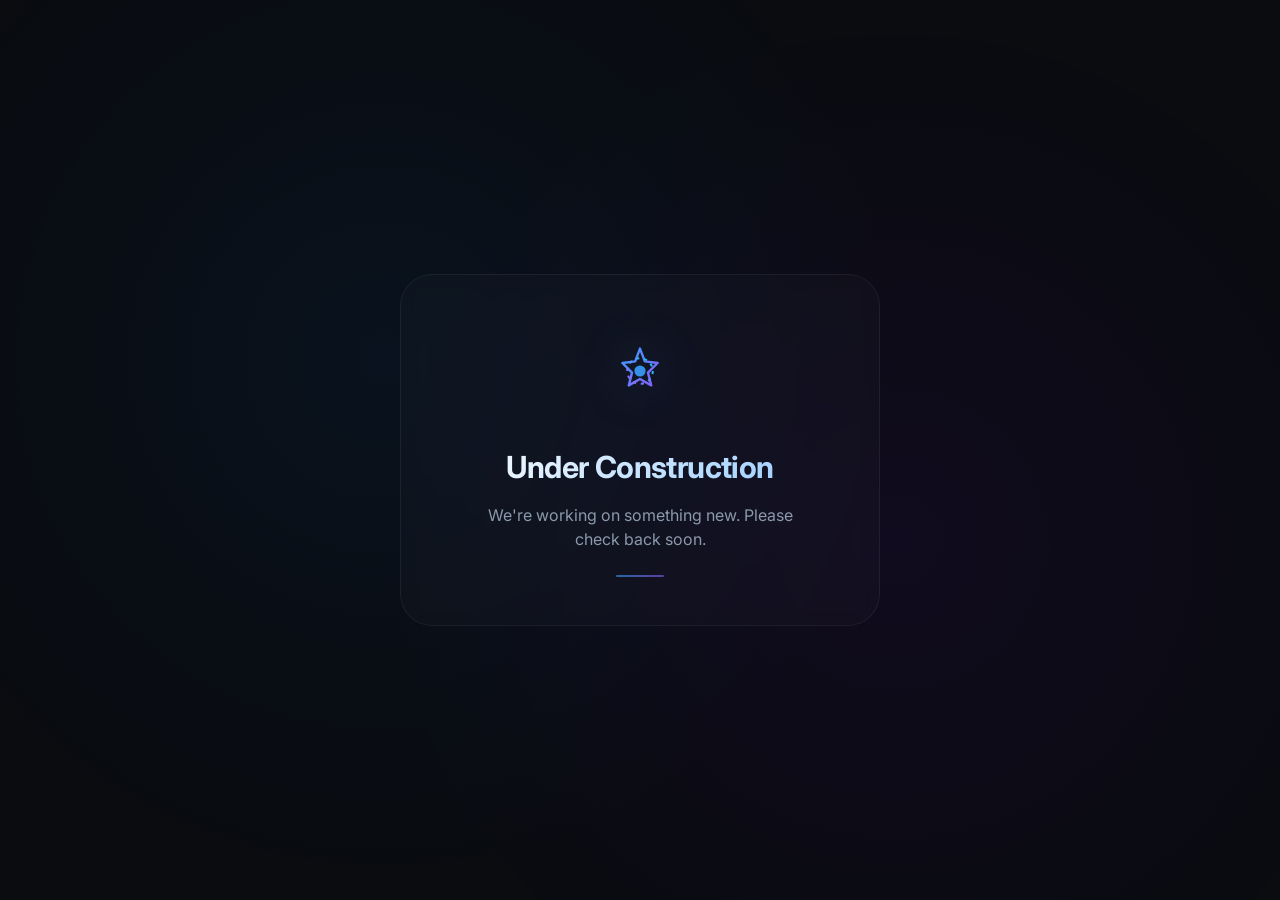
==== index.html @ f5d2d489 "Add files via upload" ====
<!DOCTYPE html>
<html lang="en">
<head>
  <meta charset="UTF-8">
  <meta name="viewport" content="width=device-width, initial-scale=1.0">
  <title>Under Construction</title>
  <link rel="preconnect" href="https://fonts.googleapis.com">
  <link rel="preconnect" href="https://fonts.gstatic.com" crossorigin>
  <link href="https://fonts.googleapis.com/css2?family=Inter:opsz,wght@14..32,400;14..32,500;14..32,600;14..32,700&display=swap" rel="stylesheet">
  <style>
    * {
      margin: 0;
      padding: 0;
      box-sizing: border-box;
    }

    body {
      background-color: #0A0C10;
      color: #EAEEF5;
      font-family: 'Inter', -apple-system, BlinkMacSystemFont, sans-serif;
      line-height: 1.5;
      -webkit-font-smoothing: antialiased;
      overflow-x: hidden;
      min-height: 100vh;
      display: flex;
      align-items: center;
      justify-content: center;
      padding: 24px;
    }

    /* subtle gradient backdrop */
    .bg-glow {
      position: fixed;
      top: 0;
      left: 0;
      width: 100%;
      height: 100%;
      background: radial-gradient(circle at 30% 40%, rgba(0, 120, 255, 0.06) 0%, transparent 50%),
                  radial-gradient(circle at 70% 60%, rgba(120, 0, 255, 0.06) 0%, transparent 50%);
      pointer-events: none;
      z-index: 0;
    }

    .card {
      position: relative;
      z-index: 2;
      text-align: center;
      max-width: 480px;
      width: 100%;
      background: rgba(255, 255, 255, 0.02);
      border: 1px solid rgba(255, 255, 255, 0.06);
      border-radius: 32px;
      padding: 56px 36px 48px;
      backdrop-filter: blur(8px);
    }

    .icon {
      margin-bottom: 28px;
      animation: float 4s ease-in-out infinite;
    }

    @keyframes float {
      0%, 100% { transform: translateY(0px); }
      50% { transform: translateY(-8px); }
    }

    .icon svg {
      width: 80px;
      height: 80px;
      filter: drop-shadow(0 0 24px rgba(59, 158, 255, 0.25));
    }

    h1 {
      font-size: 1.9rem;
      font-weight: 700;
      letter-spacing: -0.02em;
      margin-bottom: 12px;
      background: linear-gradient(135deg, #ffffff 0%, #91C9FF 100%);
      -webkit-background-clip: text;
      -webkit-text-fill-color: transparent;
      background-clip: text;
    }

    p {
      font-size: 1rem;
      color: #8A9AAB;
      max-width: 320px;
      margin: 0 auto;
    }

    .divider {
      width: 48px;
      height: 2px;
      background: linear-gradient(90deg, #3B9EFF, #8B5CF6);
      border-radius: 2px;
      margin: 24px auto 0;
      opacity: 0.6;
    }

    @media (max-width: 480px) {
      .card {
        padding: 44px 24px 40px;
      }
      h1 {
        font-size: 1.6rem;
      }
      .icon svg {
        width: 64px;
        height: 64px;
      }
    }
  </style>
</head>
<body>
  <div class="bg-glow"></div>

  <div class="card">
    <div class="icon">
      <svg viewBox="0 0 100 100" fill="none" xmlns="http://www.w3.org/2000/svg">
        <defs>
          <linearGradient id="grad1" x1="0%" y1="0%" x2="100%" y2="100%">
            <stop offset="0%" stop-color="#3B9EFF" />
            <stop offset="100%" stop-color="#8B5CF6" />
          </linearGradient>
          <linearGradient id="grad2" x1="100%" y1="0%" x2="0%" y2="100%">
            <stop offset="0%" stop-color="#00D4FF" />
            <stop offset="100%" stop-color="#A855F7" />
          </linearGradient>
        </defs>
        <!-- gear / construction icon -->
        <path d="M50 22 L56 38 L72 40 L60 52 L64 68 L50 60 L36 68 L40 52 L28 40 L44 38 Z" 
              stroke="url(#grad1)" stroke-width="3" fill="none" stroke-linejoin="round"/>
        <circle cx="50" cy="50" r="16" stroke="url(#grad2)" stroke-width="2.5" fill="none" stroke-dasharray="4 6"/>
        <circle cx="50" cy="50" r="7" fill="#3B9EFF" opacity="0.9" />
      </svg>
    </div>

    <h1>Under Construction</h1>
    <p>We're working on something new. Please check back soon.</p>
    <div class="divider"></div>
  </div>
</body>
</html>
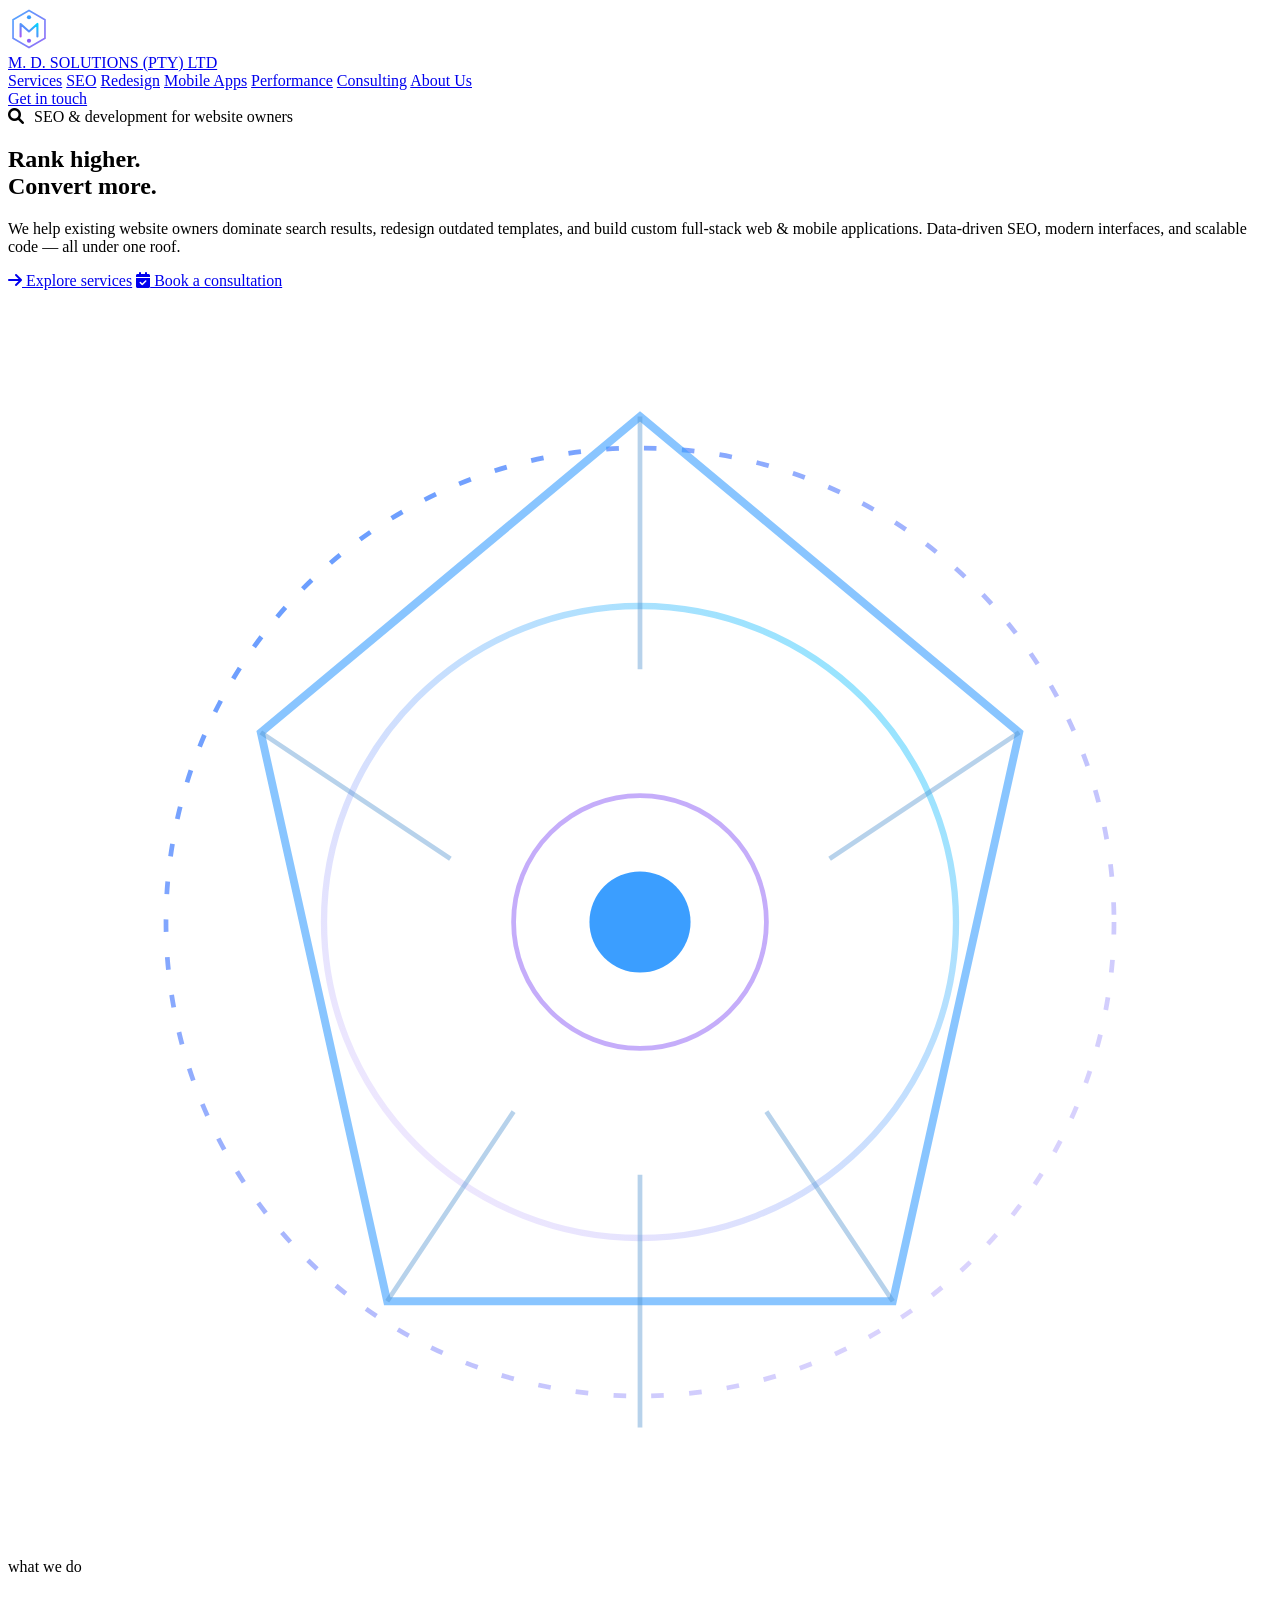
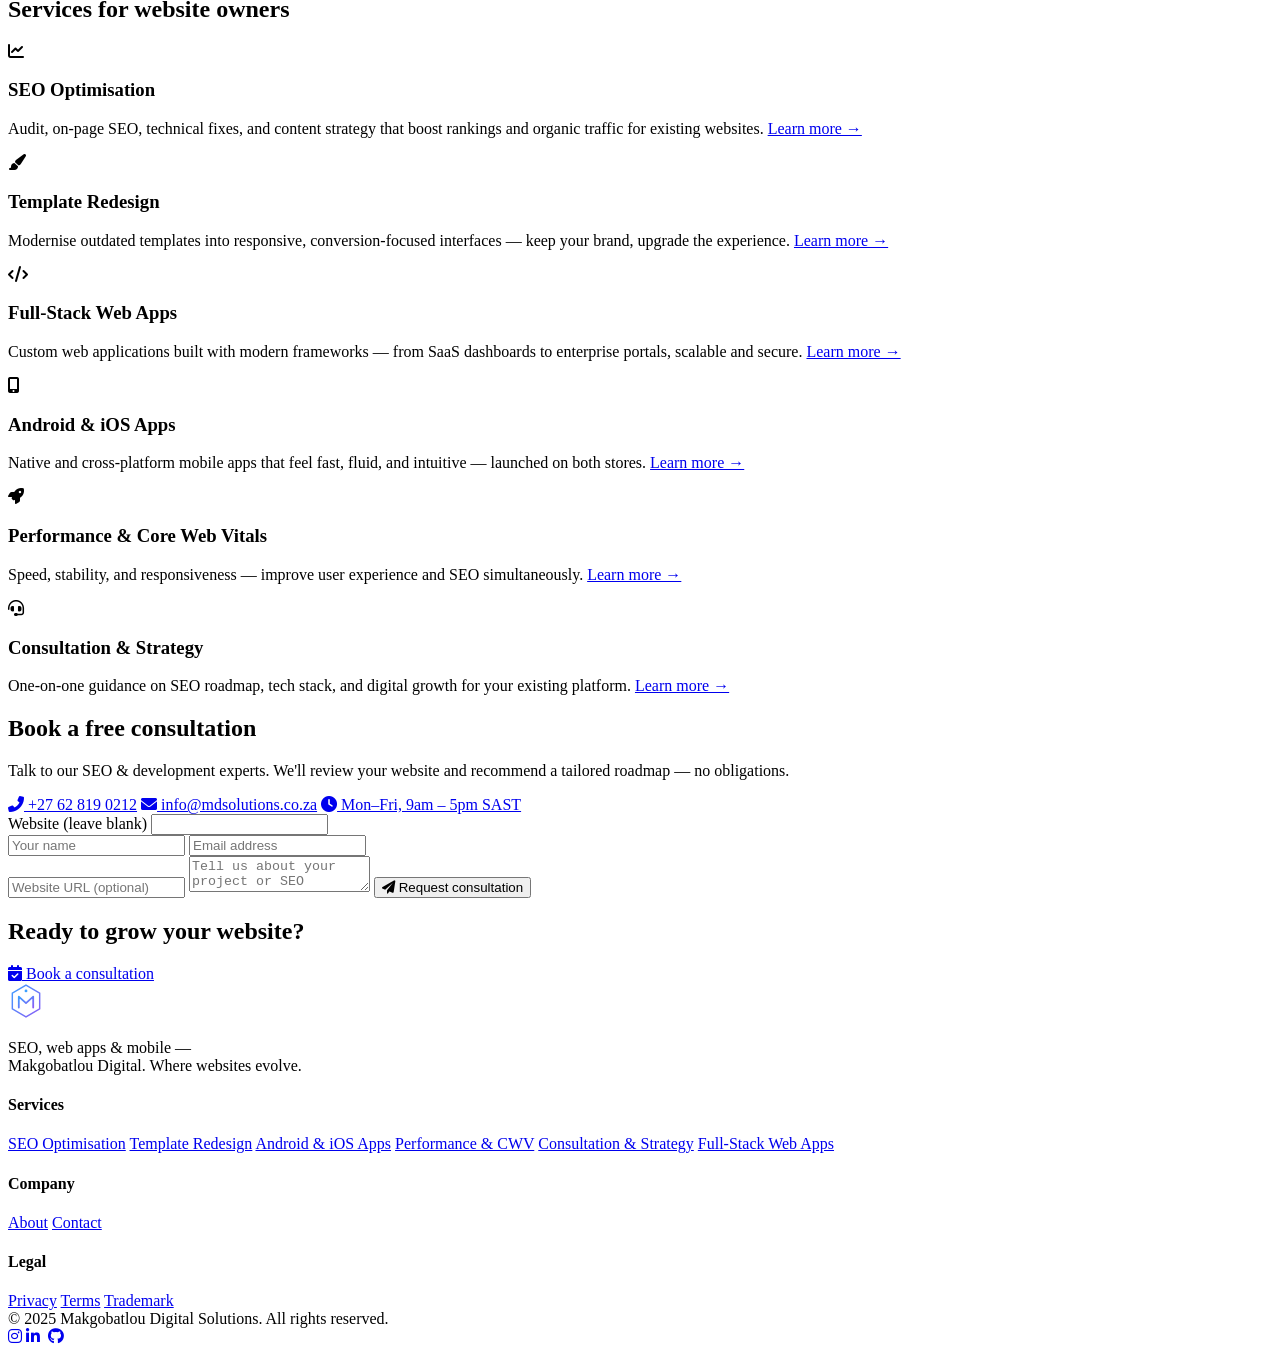
==== commit c3b23bfd: "Update index.html" ====
--- a/index.html
+++ b/index.html
@@ -3,141 +3,458 @@
 <head>
   <meta charset="UTF-8">
   <meta name="viewport" content="width=device-width, initial-scale=1.0">
-  <title>Under Construction</title>
+
+  <!-- ===== PRIMARY SEO ===== -->
+  <title>M. D. Solutions — SEO, Web Apps &amp; Mobile</title>
+  <meta name="description" content="Expert SEO optimisation, template redesign, web &amp; mobile apps for existing websites. Rank higher, convert more. Book a free consultation with Makgobatlou Digital.">
+  <meta name="keywords" content="SEO optimisation, SEO South Africa, web app development, mobile app development, template redesign, Makgobatlou Digital">
+  <meta name="author" content="Makgobatlou Digital Solutions">
+  <meta name="robots" content="index, follow, max-image-preview:large, max-snippet:-1, max-video-preview:-1">
+  <link rel="canonical" href="https://mdsolutions.co.za/">
+  <meta name="theme-color" content="#080B12">
+
+  <!-- ===== OPEN GRAPH (Facebook / LinkedIn) ===== -->
+  <meta property="og:type" content="website">
+  <meta property="og:site_name" content="Makgobatlou Digital Solutions">
+  <meta property="og:title" content="Makgobatlou Digital Solutions — SEO, Web Apps &amp; Mobile">
+  <meta property="og:description" content="SEO optimisation, template redesign, and custom web &amp; mobile apps. Rank higher and convert more with Makgobatlou Digital.">
+  <meta property="og:url" content="https://mdsolutions.co.za/">
+  <meta property="og:image" content="https://mdsolutions.co.za/assets/og-cover.jpg">
+  <meta property="og:image:width" content="1200">
+  <meta property="og:image:height" content="630">
+  <meta property="og:image:alt" content="Makgobatlou Digital Solutions — SEO, web apps and mobile development">
+  <meta property="og:locale" content="en_ZA">
+
+  <!-- ===== TWITTER CARD ===== -->
+  <meta name="twitter:card" content="summary_large_image">
+  <meta name="twitter:title" content="Makgobatlou Digital Solutions — SEO, Web Apps &amp; Mobile">
+  <meta name="twitter:description" content="SEO optimisation, template redesign, and custom web &amp; mobile apps. Rank higher and convert more.">
+  <meta name="twitter:image" content="https://mdsolutions.co.za/assets/og-cover.jpg">
+  <meta name="twitter:image:alt" content="Makgobatlou Digital Solutions">
+
+  <!-- ===== FONTS & ICONS ===== -->
   <link rel="preconnect" href="https://fonts.googleapis.com">
   <link rel="preconnect" href="https://fonts.gstatic.com" crossorigin>
-  <link href="https://fonts.googleapis.com/css2?family=Inter:opsz,wght@14..32,400;14..32,500;14..32,600;14..32,700&display=swap" rel="stylesheet">
-  <style>
-    * {
-      margin: 0;
-      padding: 0;
-      box-sizing: border-box;
-    }
-
-    body {
-      background-color: #0A0C10;
-      color: #EAEEF5;
-      font-family: 'Inter', -apple-system, BlinkMacSystemFont, sans-serif;
-      line-height: 1.5;
-      -webkit-font-smoothing: antialiased;
-      overflow-x: hidden;
-      min-height: 100vh;
-      display: flex;
-      align-items: center;
-      justify-content: center;
-      padding: 24px;
-    }
-
-    /* subtle gradient backdrop */
-    .bg-glow {
-      position: fixed;
-      top: 0;
-      left: 0;
-      width: 100%;
-      height: 100%;
-      background: radial-gradient(circle at 30% 40%, rgba(0, 120, 255, 0.06) 0%, transparent 50%),
-                  radial-gradient(circle at 70% 60%, rgba(120, 0, 255, 0.06) 0%, transparent 50%);
-      pointer-events: none;
-      z-index: 0;
-    }
-
-    .card {
-      position: relative;
-      z-index: 2;
-      text-align: center;
-      max-width: 480px;
-      width: 100%;
-      background: rgba(255, 255, 255, 0.02);
-      border: 1px solid rgba(255, 255, 255, 0.06);
-      border-radius: 32px;
-      padding: 56px 36px 48px;
-      backdrop-filter: blur(8px);
-    }
-
-    .icon {
-      margin-bottom: 28px;
-      animation: float 4s ease-in-out infinite;
-    }
-
-    @keyframes float {
-      0%, 100% { transform: translateY(0px); }
-      50% { transform: translateY(-8px); }
-    }
-
-    .icon svg {
-      width: 80px;
-      height: 80px;
-      filter: drop-shadow(0 0 24px rgba(59, 158, 255, 0.25));
-    }
-
-    h1 {
-      font-size: 1.9rem;
-      font-weight: 700;
-      letter-spacing: -0.02em;
-      margin-bottom: 12px;
-      background: linear-gradient(135deg, #ffffff 0%, #91C9FF 100%);
-      -webkit-background-clip: text;
-      -webkit-text-fill-color: transparent;
-      background-clip: text;
-    }
-
-    p {
-      font-size: 1rem;
-      color: #8A9AAB;
-      max-width: 320px;
-      margin: 0 auto;
-    }
-
-    .divider {
-      width: 48px;
-      height: 2px;
-      background: linear-gradient(90deg, #3B9EFF, #8B5CF6);
-      border-radius: 2px;
-      margin: 24px auto 0;
-      opacity: 0.6;
-    }
-
-    @media (max-width: 480px) {
-      .card {
-        padding: 44px 24px 40px;
+  <link href="https://fonts.googleapis.com/css2?family=Inter:opsz,wght@14..32,400;14..32,500;14..32,600;14..32,700;14..32,800&display=swap" rel="stylesheet">
+  <link rel="stylesheet" href="https://cdnjs.cloudflare.com/ajax/libs/font-awesome/6.0.0-beta3/css/all.min.css">
+  <link rel="stylesheet" href="css/style.css">
+  <!-- ===== STRUCTURED DATA (JSON-LD) ===== -->
+  <script type="application/ld+json">
+  {
+    "@context": "https://schema.org",
+    "@graph": [
+      {
+        "@type": "Organization",
+        "@id": "https://mdsolutions.co.za/#organization",
+        "name": "Makgobatlou Digital Solutions",
+        "url": "https://mdsolutions.co.za/",
+        "logo": "https://mdsolutions.co.za/assets/logo.png",
+        "email": "info@mdsolutions.co.za",
+        "telephone": "+27-62-819-0212",
+        "description": "SEO optimisation, template redesign, full-stack web applications, and Android & iOS mobile app development for businesses.",
+        "areaServed": "ZA",
+        "sameAs": []
+      },
+      {
+        "@type": "WebSite",
+        "@id": "https://mdsolutions.co.za/#website",
+        "url": "https://mdsolutions.co.za/",
+        "name": "Makgobatlou Digital Solutions",
+        "publisher": { "@id": "https://mdsolutions.co.za/#organization" },
+        "inLanguage": "en-ZA"
+      },
+      {
+        "@type": "ProfessionalService",
+        "@id": "https://mdsolutions.co.za/#service",
+        "name": "Makgobatlou Digital Solutions",
+        "url": "https://mdsolutions.co.za/",
+        "telephone": "+27-62-819-0212",
+        "email": "info@mdsolutions.co.za",
+        "priceRange": "$$",
+        "areaServed": "ZA",
+        "openingHoursSpecification": {
+          "@type": "OpeningHoursSpecification",
+          "dayOfWeek": ["Monday","Tuesday","Wednesday","Thursday","Friday"],
+          "opens": "09:00",
+          "closes": "17:00"
+        },
+        "hasOfferCatalog": {
+          "@type": "OfferCatalog",
+          "name": "Digital Services",
+          "itemListElement": [
+            { "@type": "Offer", "itemOffered": { "@type": "Service", "name": "SEO Optimisation", "url": "https://mdsolutions.co.za/seo-optimisation.html" } },
+            { "@type": "Offer", "itemOffered": { "@type": "Service", "name": "Template Redesign", "url": "https://mdsolutions.co.za/template-redesign.html" } },
+            { "@type": "Offer", "itemOffered": { "@type": "Service", "name": "Full-Stack Web Apps" } },
+            { "@type": "Offer", "itemOffered": { "@type": "Service", "name": "Android & iOS Apps", "url": "https://mdsolutions.co.za/mobile-apps.html" } },
+            { "@type": "Offer", "itemOffered": { "@type": "Service", "name": "Performance & Core Web Vitals", "url": "https://mdsolutions.co.za/performance-core-web-vitals.html" } },
+            { "@type": "Offer", "itemOffered": { "@type": "Service", "name": "Consultation & Strategy", "url": "https://mdsolutions.co.za/consultation-strategy.html" } }
+          ]
+        }
       }
-      h1 {
-        font-size: 1.6rem;
-      }
-      .icon svg {
-        width: 64px;
-        height: 64px;
-      }
-    }
-  </style>
+    ]
+  }
+  </script>
+
 </head>
 <body>
-  <div class="bg-glow"></div>
-
-  <div class="card">
-    <div class="icon">
-      <svg viewBox="0 0 100 100" fill="none" xmlns="http://www.w3.org/2000/svg">
-        <defs>
-          <linearGradient id="grad1" x1="0%" y1="0%" x2="100%" y2="100%">
-            <stop offset="0%" stop-color="#3B9EFF" />
-            <stop offset="100%" stop-color="#8B5CF6" />
-          </linearGradient>
-          <linearGradient id="grad2" x1="100%" y1="0%" x2="0%" y2="100%">
-            <stop offset="0%" stop-color="#00D4FF" />
-            <stop offset="100%" stop-color="#A855F7" />
-          </linearGradient>
-        </defs>
-        <!-- gear / construction icon -->
-        <path d="M50 22 L56 38 L72 40 L60 52 L64 68 L50 60 L36 68 L40 52 L28 40 L44 38 Z" 
-              stroke="url(#grad1)" stroke-width="3" fill="none" stroke-linejoin="round"/>
-        <circle cx="50" cy="50" r="16" stroke="url(#grad2)" stroke-width="2.5" fill="none" stroke-dasharray="4 6"/>
-        <circle cx="50" cy="50" r="7" fill="#3B9EFF" opacity="0.9" />
-      </svg>
+  <div class="bg-glow" aria-hidden="true"></div>
+
+  <!-- ===== HEADER / NAV ===== -->
+  <header>
+    <div class="container">
+      <nav class="navbar" aria-label="Primary navigation">
+        <a href="index.html" class="logo" aria-label="Makgobatlou Digital Solutions home">
+          <div class="logo-mark">
+            <svg width="42" height="42" viewBox="0 0 100 100" fill="none" xmlns="http://www.w3.org/2000/svg" role="img" aria-label="Makgobatlou Digital logo">
+              <defs>
+                <linearGradient id="logoGrad" x1="0%" y1="0%" x2="100%" y2="100%">
+                  <stop offset="0%" stop-color="#3B9EFF" />
+                  <stop offset="100%" stop-color="#8B5CF6" />
+                </linearGradient>
+                <linearGradient id="logoGrad2" x1="100%" y1="0%" x2="0%" y2="100%">
+                  <stop offset="0%" stop-color="#00D4FF" />
+                  <stop offset="100%" stop-color="#A855F7" />
+                </linearGradient>
+              </defs>
+              <path d="M50 6 L88 28 L88 72 L50 94 L12 72 L12 28 Z" stroke="url(#logoGrad)" stroke-width="4" fill="none" opacity="0.9"/>
+              <path d="M30 68 L30 38 L50 56 L70 38 L70 68" stroke="url(#logoGrad2)" stroke-width="5" stroke-linecap="round" stroke-linejoin="round" fill="none"/>
+              <circle cx="50" cy="22" r="5" fill="#3B9EFF" />
+              <circle cx="50" cy="78" r="5" fill="#8B5CF6" />
+            </svg>
+          </div>
+          <div class="logo-text">
+            M. D. SOLUTIONS (PTY) LTD
+            
+          </div>
+        </a>
+        <div class="nav-links">
+          <a href="#services">Services</a>
+          <a href="seo-optimisation.html">SEO</a>
+          <a href="template-redesign.html">Redesign</a>
+          <a href="mobile-apps.html">Mobile Apps</a>
+          <a href="performance-core-web-vitals.html">Performance</a>
+          <a href="consultation-strategy.html">Consulting</a>
+          <a href="about-us.html">About Us</a>
+        </div>
+        <a href="#contact" class="btn-outline">Get in touch</a>
+      </nav>
     </div>
-
-    <h1>Under Construction</h1>
-    <p>We're working on something new. Please check back soon.</p>
-    <div class="divider"></div>
+  </header>
+
+  <main>
+    <!-- ===== HERO ===== -->
+    <div class="container">
+      <section class="hero" aria-labelledby="hero-title">
+        <div class="hero-content">
+          <div class="hero-badge">
+            <i class="fas fa-search" aria-hidden="true" style="margin-right: 6px;"></i> SEO &amp; development for website owners
+          </div>
+          <h1 class="hero-title" id="hero-title">
+            <span class="gradient-text">Rank higher.</span><br>
+            Convert more.
+          </h1>
+          <p class="hero-desc">
+            We help existing website owners dominate search results, redesign outdated templates, and build custom full‑stack web &amp; mobile applications. Data‑driven SEO, modern interfaces, and scalable code — all under one roof.
+          </p>
+          <div class="hero-buttons">
+            <a href="#services" class="btn-primary"><i class="fas fa-arrow-right" aria-hidden="true"></i> Explore services</a>
+            <a href="#consult" class="btn-secondary"><i class="fas fa-calendar-check" aria-hidden="true"></i> Book a consultation</a>
+          </div>
+        </div>
+        <div class="hero-visual">
+          <svg class="hero-svg" viewBox="0 0 400 400" fill="none" xmlns="http://www.w3.org/2000/svg" role="img" aria-label="Abstract illustration of search, analytics and growth">
+            <defs>
+              <linearGradient id="heroGrad1" x1="0" y1="0" x2="1" y2="1">
+                <stop offset="0%" stop-color="#0066FF" stop-opacity="0.7"/>
+                <stop offset="100%" stop-color="#8B5CF6" stop-opacity="0.2"/>
+              </linearGradient>
+              <linearGradient id="heroGrad2" x1="1" y1="0" x2="0" y2="1">
+                <stop offset="0%" stop-color="#00D4FF" stop-opacity="0.5"/>
+                <stop offset="100%" stop-color="#A855F7" stop-opacity="0.1"/>
+              </linearGradient>
+            </defs>
+            <circle cx="200" cy="200" r="150" stroke="url(#heroGrad1)" stroke-width="1.5" fill="none" stroke-dasharray="4 8"/>
+            <circle cx="200" cy="200" r="100" stroke="url(#heroGrad2)" stroke-width="2" fill="none"/>
+            <path d="M200 40 L320 140 L280 320 L120 320 L80 140 Z" stroke="#3B9EFF" stroke-width="2.5" fill="none" opacity="0.6" />
+            <circle cx="200" cy="200" r="16" fill="#3B9EFF" />
+            <circle cx="200" cy="200" r="40" stroke="#8B5CF6" stroke-width="1.5" fill="none" opacity="0.5" />
+            <path d="M200 40 L200 120 M200 280 L200 360 M80 140 L140 180 M320 140 L260 180 M120 320 L160 260 M280 320 L240 260" stroke="#4D8FCC" stroke-width="1.5" opacity="0.4"/>
+          </svg>
+        </div>
+      </section>
+    </div>
+
+    <!-- ===== SERVICES ===== -->
+    <div class="container" id="services">
+      <section aria-labelledby="services-title">
+        <div class="section-head">
+          <div class="section-label">what we do</div>
+          <h2 class="section-title" id="services-title">Services for website owners</h2>
+        </div>
+        <div class="services-grid">
+          <article class="service-card">
+            <div class="service-icon"><i class="fas fa-chart-line" aria-hidden="true"></i></div>
+            <h3>SEO Optimisation</h3>
+            <p>Audit, on‑page SEO, technical fixes, and content strategy that boost rankings and organic traffic for existing websites. <a href="seo-optimisation.html">Learn more →</a></p>
+          </article>
+          <article class="service-card">
+            <div class="service-icon"><i class="fas fa-paint-brush" aria-hidden="true"></i></div>
+            <h3>Template Redesign</h3>
+            <p>Modernise outdated templates into responsive, conversion‑focused interfaces — keep your brand, upgrade the experience. <a href="template-redesign.html">Learn more →</a></p>
+          </article>
+          <article class="service-card">
+            <div class="service-icon"><i class="fas fa-code" aria-hidden="true"></i></div>
+            <h3>Full‑Stack Web Apps</h3>
+            <p>Custom web applications built with modern frameworks — from SaaS dashboards to enterprise portals, scalable and secure.
+            <a href="fullstack-webapp.html">Learn more →</a></p>
+          </article>
+          <article class="service-card">
+            <div class="service-icon"><i class="fas fa-mobile-alt" aria-hidden="true"></i></div>
+            <h3>Android &amp; iOS Apps</h3>
+            <p>Native and cross‑platform mobile apps that feel fast, fluid, and intuitive — launched on both stores. <a href="mobile-apps.html">Learn more →</a></p>
+          </article>
+          <article class="service-card">
+            <div class="service-icon"><i class="fas fa-rocket" aria-hidden="true"></i></div>
+            <h3>Performance &amp; Core Web Vitals</h3>
+            <p>Speed, stability, and responsiveness — improve user experience and SEO simultaneously. <a href="performance-core-web-vitals.html">Learn more →</a></p>
+          </article>
+          <article class="service-card">
+            <div class="service-icon"><i class="fas fa-headset" aria-hidden="true"></i></div>
+            <h3>Consultation &amp; Strategy</h3>
+            <p>One‑on‑one guidance on SEO roadmap, tech stack, and digital growth for your existing platform. <a href="consultation-strategy.html">Learn more →</a></p>
+          </article>
+        </div>
+      </section>
+    </div>
+
+    <!-- ===== CTA + CONSULTATION FORM ===== -->
+    <div class="container" id="consult">
+      <section class="consult-section" aria-labelledby="consult-title">
+        <div class="consult-info">
+          <h2 id="consult-title">Book a free consultation</h2>
+          <p>Talk to our SEO &amp; development experts. We'll review your website and recommend a tailored roadmap — no obligations.</p>
+          <div class="consult-details">
+            <a href="tel:+27628190212"><i class="fas fa-phone-alt" aria-hidden="true"></i> +27 62 819 0212</a>
+            <a href="mailto:info@mdsolutions.co.za"><i class="fas fa-envelope" aria-hidden="true"></i> info@mdsolutions.co.za</a>
+            <a href="#"><i class="fas fa-clock" aria-hidden="true"></i> Mon–Fri, 9am – 5pm SAST</a>
+          </div>
+        </div>
+
+        <!-- Form posts to contact.php which emails info@mdsolutions.co.za -->
+        <form
+          class="consult-form"
+          id="consultation-form"
+          action="contact.php"
+          method="POST"
+          novalidate
+        >
+          <!-- Honeypot — hidden from humans, filled by bots -->
+          <div class="hp-field" aria-hidden="true">
+            <label for="website_url">Website (leave blank)</label>
+            <input
+              type="text"
+              id="website_url"
+              name="website_url"
+              tabindex="-1"
+              autocomplete="off"
+            >
+          </div>
+
+          <div class="form-row">
+            <input
+              type="text"
+              name="name"
+              placeholder="Your name"
+              aria-label="Your name"
+              autocomplete="name"
+              maxlength="100"
+              required
+            >
+            <input
+              type="email"
+              name="email"
+              placeholder="Email address"
+              aria-label="Email address"
+              autocomplete="email"
+              maxlength="200"
+              required
+            >
+          </div>
+
+          <input
+            type="url"
+            name="website"
+            placeholder="Website URL (optional)"
+            aria-label="Website URL"
+            autocomplete="url"
+            maxlength="500"
+          >
+
+          <textarea
+            name="message"
+            placeholder="Tell us about your project or SEO goals..."
+            aria-label="Project details"
+            minlength="10"
+            maxlength="5000"
+            required
+          ></textarea>
+
+          <button type="submit" class="btn-primary">
+            <i class="fas fa-paper-plane" aria-hidden="true"></i> Request consultation
+          </button>
+
+          <!-- Inline status message (filled by JS) -->
+          <div
+            id="consultation-status"
+            class="consult-status"
+            role="status"
+            aria-live="polite"
+          ></div>
+        </form>
+      </section>
+    </div>
+
+    <!-- ===== CTA BANNER ===== -->
+    <div class="container">
+      <aside class="cta-banner" aria-label="Call to action">
+        <h2>Ready to grow your website?</h2>
+        <a href="#consult" class="btn-primary"><i class="fas fa-calendar-check" aria-hidden="true"></i> Book a consultation</a>
+      </aside>
+    </div>
+  </main>
+
+  <!-- ===== FOOTER ===== -->
+  <div class="container">
+    <footer class="footer" id="contact">
+      <div class="footer-grid">
+        <div class="footer-brand">
+          <div class="logo-mark">
+            <svg width="36" height="36" viewBox="0 0 100 100" fill="none" xmlns="http://www.w3.org/2000/svg" role="img" aria-label="Makgobatlou Digital logo">
+              <defs>
+                <linearGradient id="footerGrad" x1="0%" y1="0%" x2="100%" y2="100%">
+                  <stop offset="0%" stop-color="#3B9EFF" />
+                  <stop offset="100%" stop-color="#8B5CF6" />
+                </linearGradient>
+              </defs>
+              <path d="M50 6 L88 28 L88 72 L50 94 L12 72 L12 28 Z" stroke="url(#footerGrad)" stroke-width="4" fill="none"/>
+              <path d="M30 68 L30 38 L50 56 L70 38 L70 68" stroke="url(#footerGrad)" stroke-width="5" stroke-linecap="round" stroke-linejoin="round" fill="none"/>
+              <circle cx="50" cy="22" r="4" fill="#3B9EFF" />
+            </svg>
+          </div>
+          <p>SEO, web apps &amp; mobile —<br>Makgobatlou Digital. Where websites evolve.</p>
+        </div>
+        <nav class="footer-links" aria-label="Footer navigation">
+          <div class="footer-col">
+            <h4>Services</h4>
+            <a href="seo-optimisation.html">SEO Optimisation</a>
+            <a href="template-redesign.html">Template Redesign</a>
+            <a href="mobile-apps.html">Android &amp; iOS Apps</a>
+            <a href="performance-core-web-vitals.html">Performance &amp; CWV</a>
+            <a href="consultation-strategy.html">Consultation &amp; Strategy</a>
+            <a href="fullstack-webapp.html">Full‑Stack Web Apps</a>
+          </div>
+          <div class="footer-col">
+            <h4>Company</h4>
+            <a href="about-us.html">About</a>
+          
+            <a href="#consult">Contact</a>
+          </div>
+          <div class="footer-col">
+            <h4>Legal</h4>
+            <a href="#">Privacy</a>
+            <a href="#">Terms</a>
+            <a href="#">Trademark</a>
+          </div>
+        </nav>
+      </div>
+      <div class="footer-bottom">
+        <div>© 2025 Makgobatlou Digital Solutions. All rights reserved.</div>
+        <div class="social-icons">
+          <a href="#" aria-label="Instagram"><i class="fab fa-instagram" aria-hidden="true"></i></a>
+          <a href="#" aria-label="LinkedIn"><i class="fab fa-linkedin-in" aria-hidden="true"></i></a>
+          <a href="#" aria-label="X (Twitter)"><i class="fab fa-x-twitter" aria-hidden="true"></i></a>
+          <a href="#" aria-label="GitHub"><i class="fab fa-github" aria-hidden="true"></i></a>
+        </div>
+      </div>
+    </footer>
   </div>
+
+  <!-- ===== FORM HANDLING SCRIPTS ===== -->
+  <script>
+    (function () {
+      const form   = document.getElementById('consultation-form');
+      const status = document.getElementById('consultation-status');
+      if (!form || !status) return;
+
+      const show = (type, msg) => {
+        status.classList.remove('is-success', 'is-error');
+        status.classList.add(type === 'success' ? 'is-success' : 'is-error');
+        status.style.display = 'block';
+        status.textContent = msg;
+      };
+
+      form.addEventListener('submit', async function (e) {
+        // Let the browser do native HTML validation first
+        if (!form.checkValidity()) {
+          e.preventDefault();
+          show('error', 'Please fill in the required fields before submitting.');
+          return;
+        }
+
+        e.preventDefault();
+
+        const btn = form.querySelector('button[type="submit"]');
+        const originalHTML = btn.innerHTML;
+        btn.disabled = true;
+        btn.innerHTML = '<i class="fas fa-spinner fa-spin" aria-hidden="true"></i> Sending…';
+        status.style.display = 'none';
+
+        try {
+          const res  = await fetch(form.action, {
+            method: 'POST',
+            headers: { 'X-Requested-With': 'XMLHttpRequest' },
+            body: new FormData(form)
+          });
+          const data = await res.json();
+
+          show(data.success ? 'success' : 'error',
+               data.message || 'Something went wrong. Please try again.');
+
+          if (data.success) {
+            form.reset();
+            // Optional analytics lead event
+            if (typeof gtag === 'function') {
+              gtag('event', 'generate_lead', { form: 'consultation' });
+            }
+          }
+        } catch (err) {
+          show('error', 'Network error — please try again or email info@mdsolutions.co.za directly.');
+        } finally {
+          btn.disabled = false;
+          btn.innerHTML = originalHTML;
+        }
+      });
+    })();
+
+    // Non-AJAX fallback: contact.php redirects back with ?sent=1 or ?error=1
+    (function () {
+      const params = new URLSearchParams(location.search);
+      const status = document.getElementById('consultation-status');
+      if (!status) return;
+
+      if (params.has('sent')) {
+        status.classList.add('is-success');
+        status.style.display = 'block';
+        status.textContent = 'Thank you! Your consultation request has been sent — we will be in touch shortly.';
+        // Clean up URL so refresh doesn't re-trigger
+        history.replaceState(null, '', location.pathname + '#consult');
+      } else if (params.has('error')) {
+        status.classList.add('is-error');
+        status.style.display = 'block';
+        status.textContent = 'Sorry, your message could not be sent. Please email info@mdsolutions.co.za directly.';
+        history.replaceState(null, '', location.pathname + '#consult');
+      }
+    })();
+  </script>
 </body>
-</html>+</html>
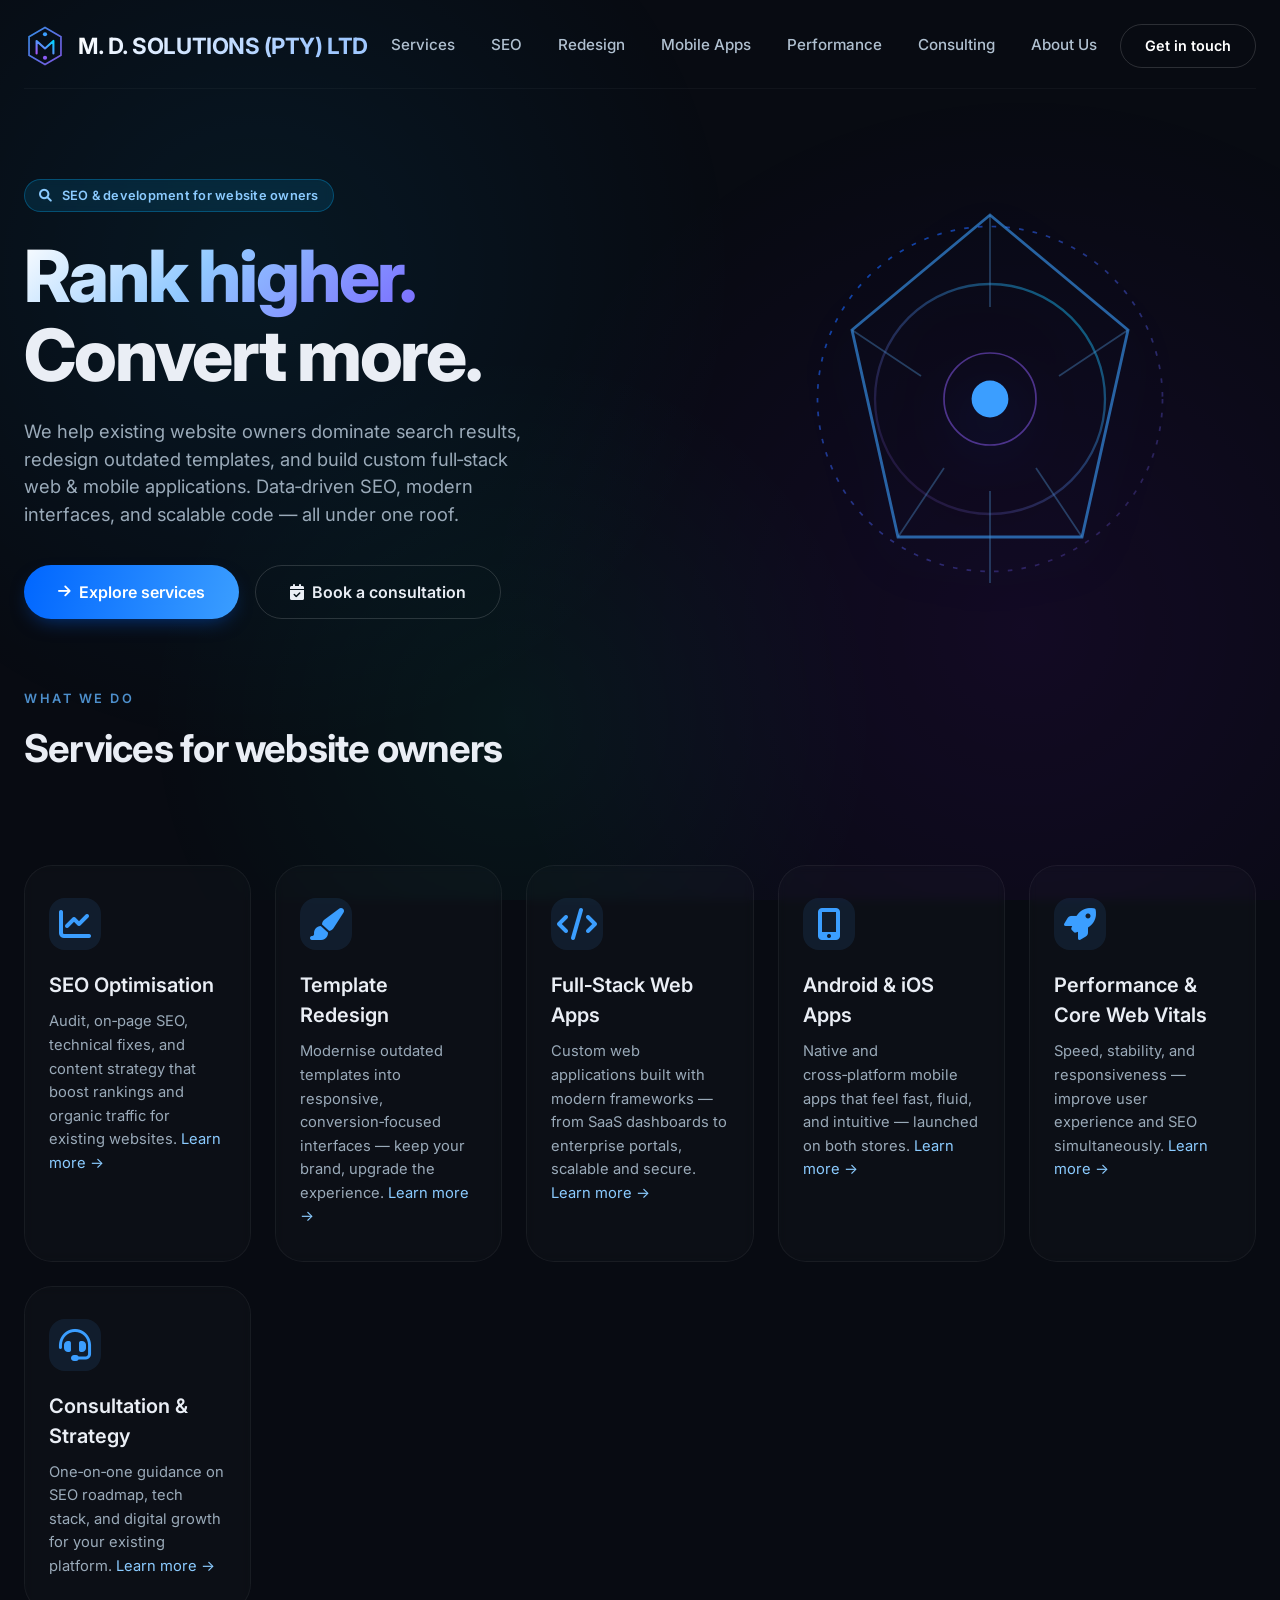
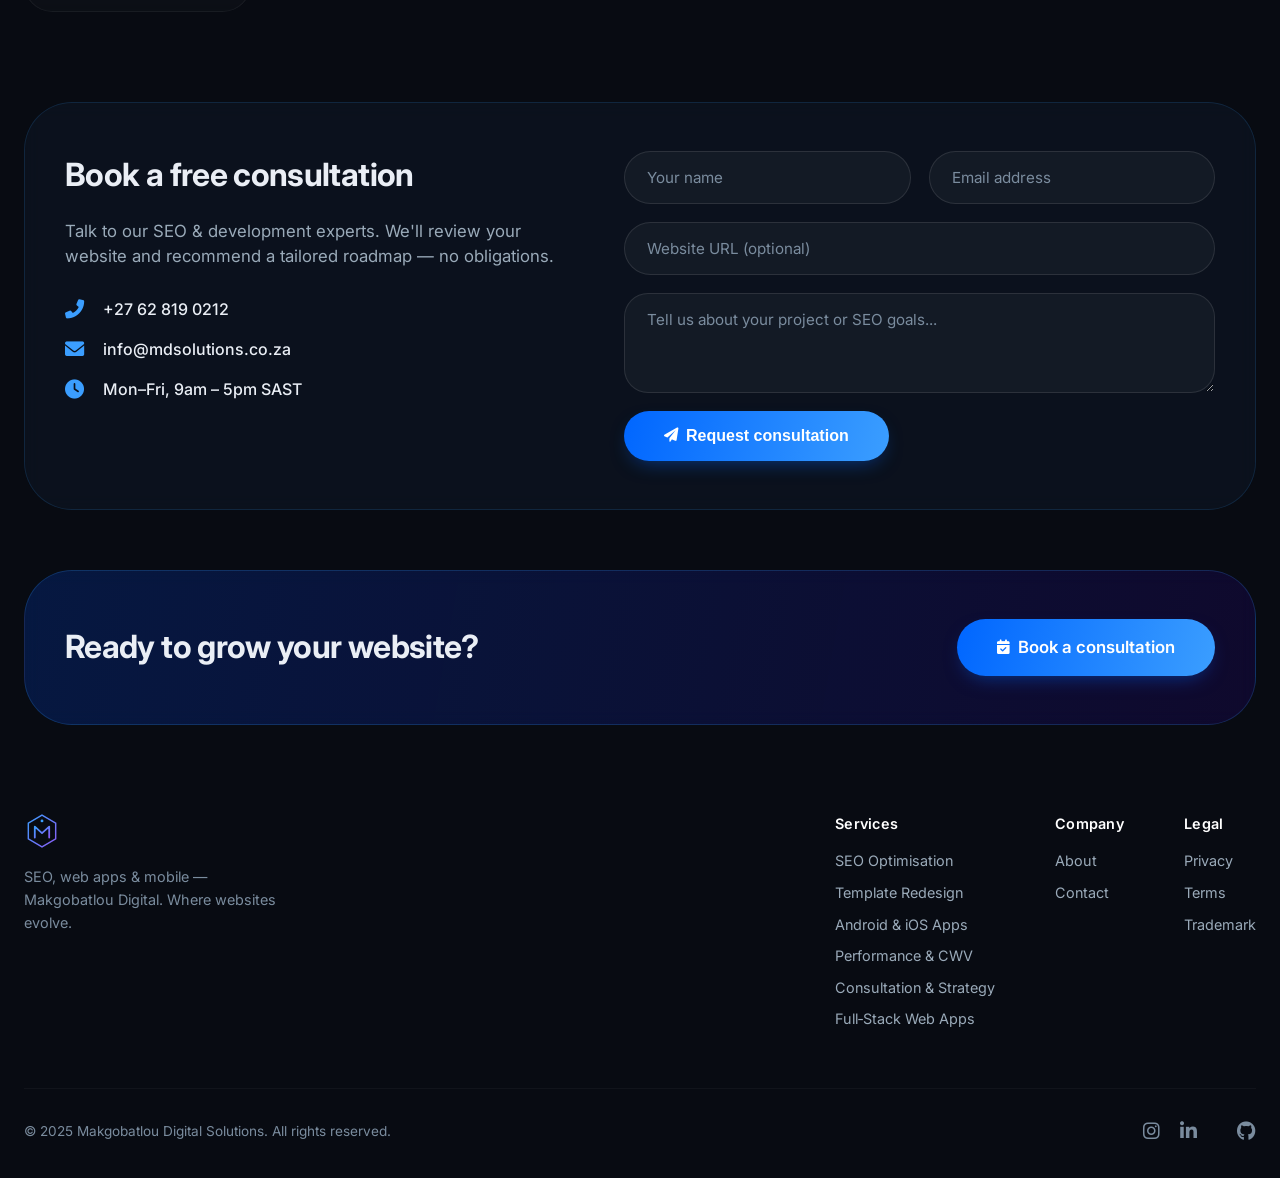
==== commit f1739a77: "Update index.html" ====
--- a/index.html
+++ b/index.html
@@ -37,7 +37,7 @@
   <link rel="preconnect" href="https://fonts.gstatic.com" crossorigin>
   <link href="https://fonts.googleapis.com/css2?family=Inter:opsz,wght@14..32,400;14..32,500;14..32,600;14..32,700;14..32,800&display=swap" rel="stylesheet">
   <link rel="stylesheet" href="https://cdnjs.cloudflare.com/ajax/libs/font-awesome/6.0.0-beta3/css/all.min.css">
-  <link rel="stylesheet" href="css/style.css">
+  <link rel="stylesheet" href="style.css">
   <!-- ===== STRUCTURED DATA (JSON-LD) ===== -->
   <script type="application/ld+json">
   {
--- a/style.css
+++ b/style.css
@@ -0,0 +1,2600 @@
+/* ============================================================
+   MAKGOBATLOU DIGITAL SOLUTIONS — MASTER STYLESHEET
+   Covers all pages:
+   • index.html
+   • about-us.html
+   • seo-optimisation.html
+   • template-redesign.html
+   • mobile-apps.html
+   • performance-core-web-vitals.html
+   • consultation-strategy.html
+   ============================================================ */
+
+
+/* ============================================================
+   1. RESET & BASE
+   ============================================================ */
+* { margin: 0; padding: 0; box-sizing: border-box; }
+
+body {
+  background-color: #080B12;
+  color: #EAEEF5;
+  font-family: 'Inter', -apple-system, BlinkMacSystemFont, sans-serif;
+  line-height: 1.5;
+  -webkit-font-smoothing: antialiased;
+  overflow-x: hidden;
+}
+
+
+/* ============================================================
+   2. BACKGROUND GLOW
+   ============================================================ */
+.bg-glow {
+  position: fixed;
+  top: 0; left: 0;
+  width: 100%; height: 100%;
+  background: radial-gradient(circle at 20% 30%, rgba(0, 180, 255, 0.08) 0%, transparent 40%),
+              radial-gradient(circle at 80% 70%, rgba(150, 0, 255, 0.08) 0%, transparent 45%),
+              radial-gradient(circle at 40% 80%, rgba(0, 255, 200, 0.05) 0%, transparent 35%);
+  pointer-events: none;
+  z-index: 0;
+}
+
+
+/* ============================================================
+   3. CONTAINER
+   ============================================================ */
+.container {
+  width: 100%;
+  max-width: 1280px;
+  margin: 0 auto;
+  padding: 0 24px;
+  position: relative;
+  z-index: 2;
+}
+
+
+/* ============================================================
+   4. HEADER / NAVBAR
+   ============================================================ */
+.navbar {
+  display: flex;
+  align-items: center;
+  justify-content: space-between;
+  padding: 24px 0 20px;
+  border-bottom: 1px solid rgba(255, 255, 255, 0.04);
+}
+
+.logo {
+  display: flex;
+  align-items: center;
+  gap: 12px;
+  text-decoration: none;
+  color: #fff;
+}
+
+.logo-mark svg { display: block; width: 42px; height: 42px; }
+
+.logo-text {
+  font-weight: 700;
+  font-size: 1.4rem;
+  letter-spacing: -0.02em;
+  background: linear-gradient(135deg, #fff 0%, #a0c8ff 80%);
+  -webkit-background-clip: text;
+  -webkit-text-fill-color: transparent;
+  background-clip: text;
+}
+
+.logo-text span {
+  font-weight: 400;
+  font-size: 0.7rem;
+  display: block;
+  letter-spacing: 0.2em;
+  color: #7A8C9E;
+  -webkit-text-fill-color: #7A8C9E;
+  margin-top: -4px;
+}
+
+.nav-links {
+  display: flex;
+  gap: 36px;
+  font-weight: 500;
+  font-size: 0.95rem;
+  color: #B0C0D0;
+}
+
+.nav-links a {
+  text-decoration: none;
+  color: inherit;
+  transition: color 0.2s;
+}
+
+.nav-links a:hover { color: #fff; }
+
+.btn-outline {
+  border: 1px solid rgba(255, 255, 255, 0.15);
+  background: transparent;
+  padding: 10px 24px;
+  border-radius: 40px;
+  font-weight: 600;
+  font-size: 0.9rem;
+  color: #fff;
+  transition: all 0.25s;
+  cursor: pointer;
+  white-space: nowrap;
+  text-decoration: none;
+  display: inline-block;
+}
+
+.btn-outline:hover {
+  border-color: #3b9eff;
+  background: rgba(59, 158, 255, 0.1);
+  box-shadow: 0 0 15px rgba(59, 158, 255, 0.2);
+}
+
+
+/* ============================================================
+   5. SECTION HEADINGS
+   ============================================================ */
+.section-head { margin-bottom: 48px; }
+
+.section-label {
+  font-size: 0.8rem;
+  letter-spacing: 0.2em;
+  text-transform: uppercase;
+  color: #4D8FCC;
+  font-weight: 600;
+  margin-bottom: 12px;
+}
+
+.section-title {
+  font-size: 2.4rem;
+  font-weight: 700;
+  letter-spacing: -0.02em;
+  margin-bottom: 16px;
+}
+
+.section-subtitle {
+  color: #9AAAB9;
+  font-size: 1.1rem;
+  max-width: 740px;
+  margin-bottom: 48px;
+}
+
+
+/* ============================================================
+   6. GRADIENT TEXT UTILITY
+   ============================================================ */
+.gradient-text {
+  background: linear-gradient(135deg, #ffffff 0%, #91C9FF 45%, #7A6BFF 100%);
+  -webkit-background-clip: text;
+  -webkit-text-fill-color: transparent;
+  background-clip: text;
+}
+
+
+/* ============================================================
+   7. BUTTONS
+   ============================================================ */
+.btn-primary {
+  background: linear-gradient(105deg, #0066FF 0%, #3B9EFF 100%);
+  border: none;
+  padding: 14px 34px;
+  border-radius: 60px;
+  font-weight: 600;
+  font-size: 1rem;
+  color: #fff;
+  cursor: pointer;
+  box-shadow: 0 8px 20px -8px rgba(0, 102, 255, 0.5);
+  transition: all 0.2s;
+  display: inline-flex;
+  align-items: center;
+  gap: 8px;
+  text-decoration: none;
+}
+
+.btn-primary i { font-size: 0.9rem; }
+
+.btn-primary:hover {
+  transform: translateY(-2px);
+  box-shadow: 0 16px 28px -8px #0066FF;
+}
+
+.btn-secondary {
+  background: transparent;
+  border: 1px solid rgba(255, 255, 255, 0.15);
+  padding: 14px 34px;
+  border-radius: 60px;
+  font-weight: 600;
+  font-size: 1rem;
+  color: #EAEEF5;
+  cursor: pointer;
+  transition: all 0.25s;
+  display: inline-flex;
+  align-items: center;
+  gap: 8px;
+  text-decoration: none;
+}
+
+.btn-secondary:hover {
+  border-color: #fff;
+  background: rgba(255, 255, 255, 0.03);
+}
+
+.hero-buttons { display: flex; flex-wrap: wrap; gap: 16px; }
+
+
+/* ============================================================
+   8. HERO SECTIONS
+   Shared across index, about-us, seo, redesign, apps, cwv, consult
+   ============================================================ */
+.hero,
+.cwv-hero,
+.rd-hero,
+.seo-hero,
+.ma-hero,
+.cs-hero,
+.ab-hero {
+  padding: 80px 0 60px;
+  display: flex;
+  flex-wrap: wrap;
+  align-items: center;
+  gap: 48px;
+}
+
+.hero-content,
+.cwv-hero-content,
+.rd-hero-content,
+.seo-hero-content,
+.ma-hero-content,
+.cs-hero-content,
+.ab-hero-content { flex: 1 1 480px; }
+
+.hero-badge,
+.cwv-hero-badge,
+.rd-hero-badge,
+.seo-hero-badge,
+.ma-hero-badge,
+.cs-hero-badge,
+.ab-hero-badge {
+  display: inline-block;
+  background: rgba(0, 180, 255, 0.12);
+  border: 1px solid rgba(0, 180, 255, 0.3);
+  padding: 6px 14px;
+  border-radius: 30px;
+  font-size: 0.8rem;
+  font-weight: 600;
+  letter-spacing: 0.02em;
+  color: #8BCBFF;
+  margin-bottom: 24px;
+  backdrop-filter: blur(4px);
+}
+
+.hero-title,
+.cwv-hero-title,
+.rd-hero-title,
+.seo-hero-title,
+.ma-hero-title,
+.cs-hero-title,
+.ab-hero-title {
+  font-weight: 800;
+  line-height: 1.1;
+  letter-spacing: -0.03em;
+  margin-bottom: 24px;
+}
+
+/* Index hero has larger title + wider desc + bigger svg */
+.hero-title { font-size: clamp(2.8rem, 6vw, 4.5rem); }
+.cwv-hero-title,
+.rd-hero-title,
+.seo-hero-title,
+.ma-hero-title,
+.cs-hero-title,
+.ab-hero-title { font-size: clamp(2.6rem, 6vw, 4rem); }
+
+.hero-desc,
+.cwv-hero-desc,
+.rd-hero-desc,
+.seo-hero-desc,
+.ma-hero-desc,
+.cs-hero-desc,
+.ab-hero-desc {
+  font-size: 1.15rem;
+  color: #9AAAB9;
+  margin-bottom: 36px;
+}
+
+.hero-desc { max-width: 520px; }
+.cwv-hero-desc,
+.rd-hero-desc,
+.seo-hero-desc,
+.ma-hero-desc,
+.cs-hero-desc,
+.ab-hero-desc { max-width: 580px; }
+
+.hero-visual,
+.cwv-hero-visual,
+.rd-hero-visual,
+.seo-hero-visual,
+.ma-hero-visual,
+.cs-hero-visual,
+.ab-hero-visual {
+  flex: 1 1 360px;
+  display: flex;
+  justify-content: center;
+  align-items: center;
+}
+
+.hero-svg,
+.cwv-hero-svg,
+.rd-hero-svg,
+.seo-hero-svg,
+.ma-hero-svg,
+.cs-hero-svg,
+.ab-hero-svg {
+  width: 100%;
+  filter: drop-shadow(0 20px 30px rgba(0, 100, 255, 0.2));
+}
+
+.hero-svg { max-width: 460px; }
+.cwv-hero-svg,
+.rd-hero-svg,
+.seo-hero-svg,
+.ma-hero-svg,
+.cs-hero-svg,
+.ab-hero-svg { max-width: 440px; }
+
+
+/* ============================================================
+   9. INTRO / STORY SECTIONS
+   Shared across all pages (index uses none, but about-us + service pages do)
+   ============================================================ */
+.intro-section,
+.story-section {
+  padding: 40px 0 60px;
+  border-top: 1px solid rgba(255, 255, 255, 0.04);
+}
+
+.intro-grid,
+.story-grid {
+  display: flex;
+  flex-wrap: wrap;
+  gap: 40px;
+  align-items: flex-start;
+}
+
+.intro-text,
+.story-text { flex: 2 1 480px; }
+
+.intro-text p,
+.story-text p {
+  color: #9AAAB9;
+  font-size: 1.05rem;
+  margin-bottom: 18px;
+  line-height: 1.75;
+}
+
+.intro-text p strong,
+.story-text p strong { color: #EAEEF5; font-weight: 600; }
+
+.intro-aside,
+.story-aside {
+  flex: 1 1 280px;
+  background: rgba(255, 255, 255, 0.02);
+  border: 1px solid rgba(59, 158, 255, 0.2);
+  border-radius: 24px;
+  padding: 28px 24px;
+  backdrop-filter: blur(6px);
+}
+
+.intro-aside h3,
+.story-aside h3 {
+  font-size: 1.05rem;
+  font-weight: 600;
+  margin-bottom: 16px;
+  color: #8BCBFF;
+}
+
+.intro-aside ul,
+.story-aside ul {
+  list-style: none;
+  display: flex;
+  flex-direction: column;
+  gap: 12px;
+}
+
+.intro-aside li,
+.story-aside li {
+  display: flex;
+  gap: 10px;
+  font-size: 0.92rem;
+  color: #9AAAB9;
+  line-height: 1.5;
+}
+
+.intro-aside li i,
+.story-aside li i {
+  color: #3B9EFF;
+  margin-top: 3px;
+  flex-shrink: 0;
+}
+
+
+/* ============================================================
+   10. PROCESS SECTIONS
+   ============================================================ */
+.process-section {
+  padding: 60px 0;
+  border-top: 1px solid rgba(255, 255, 255, 0.04);
+}
+
+.process-grid {
+  display: grid;
+  grid-template-columns: repeat(auto-fit, minmax(260px, 1fr));
+  gap: 26px;
+}
+
+.process-card {
+  background: rgba(255, 255, 255, 0.02);
+  border: 1px solid rgba(255, 255, 255, 0.06);
+  border-radius: 24px;
+  padding: 30px 24px;
+  transition: transform 0.25s, border-color 0.25s, box-shadow 0.35s;
+  backdrop-filter: blur(4px);
+}
+
+.process-card:hover {
+  transform: translateY(-4px);
+  border-color: rgba(59, 158, 255, 0.35);
+  box-shadow: 0 20px 35px -20px rgba(0, 100, 255, 0.25);
+  background: rgba(255, 255, 255, 0.03);
+}
+
+.process-number {
+  display: inline-flex;
+  align-items: center;
+  justify-content: center;
+  width: 42px; height: 42px;
+  border-radius: 13px;
+  background: rgba(59, 158, 255, 0.12);
+  color: #3B9EFF;
+  font-weight: 700;
+  font-size: 1.05rem;
+  margin-bottom: 16px;
+}
+
+.process-card h3 {
+  font-size: 1.15rem;
+  font-weight: 600;
+  margin-bottom: 10px;
+}
+
+.process-card p {
+  font-size: 0.92rem;
+  color: #9AAAB9;
+  line-height: 1.65;
+}
+
+
+/* ============================================================
+   11. BENEFITS SECTIONS
+   ============================================================ */
+.benefits-section {
+  padding: 60px 0;
+  border-top: 1px solid rgba(255, 255, 255, 0.04);
+}
+
+.benefits-grid {
+  display: grid;
+  grid-template-columns: repeat(auto-fit, minmax(250px, 1fr));
+  gap: 24px;
+}
+
+.benefit-card {
+  background: rgba(255, 255, 255, 0.02);
+  border: 1px solid rgba(255, 255, 255, 0.05);
+  border-radius: 24px;
+  padding: 30px 22px;
+  transition: transform 0.25s, border-color 0.25s, box-shadow 0.35s;
+}
+
+.benefit-card:hover {
+  transform: translateY(-4px);
+  border-color: rgba(59, 158, 255, 0.35);
+  box-shadow: 0 20px 35px -20px rgba(0, 100, 255, 0.25);
+  background: rgba(255, 255, 255, 0.03);
+}
+
+.benefit-icon {
+  font-size: 1.8rem;
+  color: #3B9EFF;
+  margin-bottom: 16px;
+  width: 48px; height: 48px;
+  display: flex;
+  align-items: center;
+  justify-content: center;
+  background: rgba(59, 158, 255, 0.1);
+  border-radius: 14px;
+}
+
+.benefit-card h3 {
+  font-size: 1.15rem;
+  font-weight: 600;
+  margin-bottom: 8px;
+}
+
+.benefit-card p {
+  font-size: 0.9rem;
+  color: #9AAAB9;
+  line-height: 1.6;
+}
+
+
+/* ============================================================
+   12. DELIVERABLES SECTIONS
+   ============================================================ */
+.deliver-section {
+  padding: 60px 0;
+  border-top: 1px solid rgba(255, 255, 255, 0.04);
+}
+
+.deliver-grid {
+  display: grid;
+  grid-template-columns: repeat(auto-fit, minmax(280px, 1fr));
+  gap: 28px;
+}
+
+.deliver-card {
+  background: rgba(255, 255, 255, 0.02);
+  border: 1px solid rgba(59, 158, 255, 0.2);
+  border-radius: 26px;
+  padding: 32px 26px;
+  backdrop-filter: blur(6px);
+}
+
+.deliver-card h3 {
+  font-size: 1.2rem;
+  font-weight: 700;
+  margin-bottom: 16px;
+  display: flex;
+  align-items: center;
+  gap: 10px;
+}
+
+.deliver-card h3 i { color: #3B9EFF; font-size: 1.1rem; }
+
+.deliver-list {
+  list-style: none;
+  display: flex;
+  flex-direction: column;
+  gap: 12px;
+}
+
+.deliver-list li {
+  display: flex;
+  gap: 10px;
+  font-size: 0.92rem;
+  color: #B6C4D2;
+  line-height: 1.55;
+}
+
+.deliver-list li i {
+  color: #3B9EFF;
+  margin-top: 3px;
+  flex-shrink: 0;
+  font-size: 0.8rem;
+}
+
+.deliver-note {
+  margin-top: 18px;
+  padding-top: 16px;
+  border-top: 1px solid rgba(255, 255, 255, 0.06);
+  font-size: 0.85rem;
+  color: #7A8C9E;
+  line-height: 1.6;
+}
+
+
+/* ============================================================
+   13. TECH SECTIONS
+   ============================================================ */
+.tech-section {
+  padding: 60px 0;
+  border-top: 1px solid rgba(255, 255, 255, 0.04);
+}
+
+.tech-grid {
+  display: grid;
+  grid-template-columns: repeat(auto-fit, minmax(260px, 1fr));
+  gap: 24px;
+}
+
+.tech-item {
+  display: flex;
+  gap: 16px;
+  background: rgba(255, 255, 255, 0.02);
+  border: 1px solid rgba(255, 255, 255, 0.06);
+  border-radius: 20px;
+  padding: 24px 22px;
+}
+
+.tech-item > i {
+  font-size: 1.3rem;
+  color: #3B9EFF;
+  flex-shrink: 0;
+  width: 40px; height: 40px;
+  display: flex;
+  align-items: center;
+  justify-content: center;
+  background: rgba(59, 158, 255, 0.1);
+  border-radius: 12px;
+}
+
+.tech-item h3 {
+  font-size: 1rem;
+  font-weight: 600;
+  margin-bottom: 6px;
+}
+
+.tech-item p {
+  font-size: 0.88rem;
+  color: #9AAAB9;
+  line-height: 1.6;
+}
+
+
+/* ============================================================
+   14. USE-CASE SECTIONS
+   ============================================================ */
+.use-section {
+  padding: 60px 0;
+  border-top: 1px solid rgba(255, 255, 255, 0.04);
+}
+
+.use-grid {
+  display: grid;
+  grid-template-columns: repeat(auto-fit, minmax(280px, 1fr));
+  gap: 24px;
+}
+
+.use-card {
+  background: rgba(255, 255, 255, 0.02);
+  border: 1px solid rgba(255, 255, 255, 0.06);
+  border-radius: 24px;
+  padding: 30px 26px;
+}
+
+.use-card .use-tag {
+  display: inline-block;
+  font-size: 0.72rem;
+  font-weight: 700;
+  letter-spacing: 0.14em;
+  text-transform: uppercase;
+  padding: 5px 12px;
+  border-radius: 20px;
+  margin-bottom: 14px;
+  background: rgba(139, 92, 246, 0.12);
+  color: #C4B5FD;
+  border: 1px solid rgba(139, 92, 246, 0.3);
+}
+
+.use-card h3 {
+  font-size: 1.15rem;
+  font-weight: 600;
+  margin-bottom: 10px;
+}
+
+.use-card p {
+  font-size: 0.92rem;
+  color: #9AAAB9;
+  line-height: 1.65;
+}
+
+.use-card p + p { margin-top: 10px; }
+
+
+/* ============================================================
+   15. FAQ SECTIONS
+   ============================================================ */
+.faq-section {
+  padding: 60px 0;
+  border-top: 1px solid rgba(255, 255, 255, 0.04);
+}
+
+.faq-grid {
+  display: flex;
+  flex-direction: column;
+  gap: 12px;
+  max-width: 900px;
+}
+
+.faq-item {
+  background: rgba(255, 255, 255, 0.02);
+  border: 1px solid rgba(255, 255, 255, 0.06);
+  border-radius: 18px;
+  padding: 20px 24px;
+  transition: border-color 0.2s, background 0.2s;
+}
+
+.faq-item[open] {
+  border-color: rgba(59, 158, 255, 0.35);
+  background: rgba(255, 255, 255, 0.03);
+}
+
+.faq-item summary {
+  cursor: pointer;
+  font-weight: 600;
+  font-size: 1.05rem;
+  list-style: none;
+  display: flex;
+  justify-content: space-between;
+  align-items: center;
+  color: #EAEEF5;
+}
+
+.faq-item summary::-webkit-details-marker { display: none; }
+
+.faq-item summary::after {
+  content: '\f078';
+  font-family: 'Font Awesome 6 Free';
+  font-weight: 900;
+  font-size: 0.8rem;
+  color: #3B9EFF;
+  transition: transform 0.2s;
+  margin-left: 16px;
+}
+
+.faq-item[open] summary::after { transform: rotate(180deg); }
+
+.faq-item p {
+  margin-top: 14px;
+  color: #9AAAB9;
+  font-size: 0.95rem;
+  line-height: 1.7;
+}
+
+
+/* ============================================================
+   16. CTA BANNER
+   ============================================================ */
+.cta-banner {
+  background: linear-gradient(100deg, rgba(0, 80, 255, 0.2) 0%, rgba(60, 0, 200, 0.15) 100%);
+  border: 1px solid rgba(59, 158, 255, 0.2);
+  border-radius: 48px;
+  padding: 48px 40px;
+  margin: 60px 0 40px;
+  display: flex;
+  flex-wrap: wrap;
+  justify-content: space-between;
+  align-items: center;
+  gap: 28px;
+  backdrop-filter: blur(8px);
+}
+
+.cta-banner h2 {
+  font-size: 2rem;
+  font-weight: 700;
+  letter-spacing: -0.02em;
+  max-width: 600px;
+}
+
+.cta-banner .btn-primary {
+  padding: 16px 40px;
+  font-size: 1.05rem;
+}
+
+
+/* ============================================================
+   17. CONSULTATION FORM
+   ============================================================ */
+.consult-section {
+  display: flex;
+  flex-wrap: wrap;
+  gap: 48px;
+  background: rgba(15, 25, 40, 0.5);
+  border: 1px solid rgba(59, 158, 255, 0.15);
+  border-radius: 48px;
+  padding: 48px 40px;
+  margin: 30px 0 60px;
+  backdrop-filter: blur(8px);
+}
+
+.consult-info { flex: 1 1 280px; }
+
+.consult-info h2 {
+  font-size: 2rem;
+  font-weight: 700;
+  letter-spacing: -0.02em;
+  margin-bottom: 20px;
+}
+
+.consult-info p {
+  color: #9AAAB9;
+  margin-bottom: 28px;
+  font-size: 1.05rem;
+}
+
+.consult-details {
+  display: flex;
+  flex-direction: column;
+  gap: 16px;
+}
+
+.consult-details a {
+  display: flex;
+  align-items: center;
+  gap: 14px;
+  color: #EAEEF5;
+  text-decoration: none;
+  font-weight: 500;
+  transition: color 0.2s;
+}
+
+.consult-details a:hover { color: #8BCBFF; }
+
+.consult-details i {
+  width: 24px;
+  color: #3B9EFF;
+  font-size: 1.2rem;
+}
+
+.consult-form {
+  flex: 1 1 360px;
+  display: flex;
+  flex-direction: column;
+  gap: 18px;
+  position: relative;
+}
+
+.consult-form .form-row {
+  display: flex;
+  flex-wrap: wrap;
+  gap: 18px;
+}
+
+.consult-form .form-row input { flex: 1 1 180px; }
+
+.consult-form input,
+.consult-form textarea {
+  background: rgba(255, 255, 255, 0.04);
+  border: 1px solid rgba(255, 255, 255, 0.1);
+  border-radius: 40px;
+  padding: 16px 22px;
+  font-family: 'Inter', sans-serif;
+  font-size: 0.95rem;
+  color: #fff;
+  outline: none;
+  transition: border-color 0.2s, box-shadow 0.2s;
+  width: 100%;
+}
+
+.consult-form input::placeholder,
+.consult-form textarea::placeholder { color: #7A8C9E; }
+
+.consult-form input:focus,
+.consult-form textarea:focus {
+  border-color: #3B9EFF;
+  box-shadow: 0 0 0 3px rgba(59, 158, 255, 0.2);
+}
+
+.consult-form textarea {
+  border-radius: 24px;
+  resize: vertical;
+  min-height: 100px;
+}
+
+.consult-form .btn-primary {
+  border: none;
+  align-self: flex-start;
+  padding: 16px 40px;
+  cursor: pointer;
+}
+
+/* Honeypot — visually hidden, bot-accessible */
+.hp-field {
+  position: absolute !important;
+  left: -9999px !important;
+  width: 1px;
+  height: 1px;
+  overflow: hidden;
+  opacity: 0;
+  pointer-events: none;
+}
+
+/* Inline form status messages */
+.consult-status {
+  display: none;
+  margin-top: 4px;
+  padding: 14px 18px;
+  border-radius: 16px;
+  font-size: 0.92rem;
+  line-height: 1.5;
+}
+
+.consult-status.is-success {
+  background: rgba(52, 211, 153, 0.12);
+  border: 1px solid rgba(52, 211, 153, 0.35);
+  color: #6EE7B7;
+}
+
+.consult-status.is-error {
+  background: rgba(248, 113, 113, 0.10);
+  border: 1px solid rgba(248, 113, 113, 0.35);
+  color: #FCA5A5;
+}
+
+
+/* ============================================================
+   18. FOOTER
+   ============================================================ */
+.footer {
+  padding: 48px 0 32px;
+  color: #7A8C9E;
+  font-size: 0.9rem;
+}
+
+.footer-grid {
+  display: flex;
+  flex-wrap: wrap;
+  justify-content: space-between;
+  gap: 40px;
+  margin-bottom: 48px;
+}
+
+.footer-brand { max-width: 260px; }
+.footer-brand .logo-mark svg { width: 36px; height: 36px; }
+
+.footer-brand p {
+  margin-top: 16px;
+  line-height: 1.6;
+  font-size: 0.9rem;
+}
+
+.footer-links {
+  display: flex;
+  flex-wrap: wrap;
+  gap: 60px;
+}
+
+.footer-col h4 {
+  color: #fff;
+  font-weight: 600;
+  font-size: 0.9rem;
+  margin-bottom: 16px;
+  letter-spacing: 0.02em;
+}
+
+.footer-col a {
+  display: block;
+  color: #9AAAB9;
+  text-decoration: none;
+  margin-bottom: 10px;
+  font-size: 0.9rem;
+  transition: color 0.2s;
+}
+
+.footer-col a:hover { color: #fff; }
+
+.footer-bottom {
+  display: flex;
+  flex-wrap: wrap;
+  justify-content: space-between;
+  align-items: center;
+  padding-top: 28px;
+  border-top: 1px solid rgba(255, 255, 255, 0.04);
+  font-size: 0.85rem;
+}
+
+.social-icons {
+  display: flex;
+  gap: 20px;
+  font-size: 1.2rem;
+  color: #7A8C9E;
+}
+
+.social-icons a {
+  color: inherit;
+  text-decoration: none;
+  transition: color 0.2s;
+  cursor: pointer;
+}
+
+.social-icons a:hover { color: #fff; }
+
+
+/* ============================================================
+   19. PAGE-SPECIFIC — INDEX (LANDING PAGE)
+   ============================================================ */
+
+/* Compact service cards on landing page */
+.services-grid {
+  display: grid;
+  grid-template-columns: repeat(auto-fit, minmax(220px, 1fr));
+  gap: 24px;
+  padding: 40px 0 60px;
+}
+
+.service-card {
+  background: rgba(255, 255, 255, 0.02);
+  border: 1px solid rgba(255, 255, 255, 0.05);
+  border-radius: 28px;
+  padding: 32px 24px;
+  backdrop-filter: blur(4px);
+  transition: transform 0.25s, border-color 0.25s, box-shadow 0.35s;
+}
+
+.service-card:hover {
+  transform: translateY(-6px);
+  border-color: rgba(59, 158, 255, 0.4);
+  box-shadow: 0 20px 40px -20px rgba(0, 100, 255, 0.3);
+  background: rgba(255, 255, 255, 0.03);
+}
+
+.service-icon {
+  font-size: 2rem;
+  color: #3B9EFF;
+  margin-bottom: 20px;
+  width: 52px;
+  height: 52px;
+  display: flex;
+  align-items: center;
+  justify-content: center;
+  background: rgba(59, 158, 255, 0.1);
+  border-radius: 16px;
+}
+
+.service-card h3 {
+  font-size: 1.25rem;
+  font-weight: 600;
+  margin-bottom: 10px;
+}
+
+.service-card p {
+  font-size: 0.92rem;
+  color: #9AAAB9;
+  line-height: 1.6;
+}
+
+.service-card p a {
+  color: #8BCBFF;
+  text-decoration: none;
+}
+
+.service-card p a:hover { text-decoration: underline; }
+
+
+/* ============================================================
+   20. PAGE-SPECIFIC — ABOUT US
+   ============================================================ */
+
+/* --- Mission card --- */
+.values-section {
+  padding: 60px 0;
+  border-top: 1px solid rgba(255, 255, 255, 0.04);
+}
+
+.mission-card {
+  background: linear-gradient(100deg, rgba(0, 80, 255, 0.12) 0%, rgba(60, 0, 200, 0.10) 100%);
+  border: 1px solid rgba(59, 158, 255, 0.2);
+  border-radius: 28px;
+  padding: 40px 36px;
+  margin-bottom: 40px;
+  backdrop-filter: blur(8px);
+}
+
+.mission-card h2 {
+  font-size: 1.6rem;
+  font-weight: 700;
+  letter-spacing: -0.02em;
+  margin-bottom: 16px;
+}
+
+.mission-card p {
+  color: #B6C4D2;
+  font-size: 1.05rem;
+  line-height: 1.75;
+}
+
+/* --- Value cards --- */
+.values-grid {
+  display: grid;
+  grid-template-columns: repeat(auto-fit, minmax(260px, 1fr));
+  gap: 24px;
+}
+
+.value-card {
+  background: rgba(255, 255, 255, 0.02);
+  border: 1px solid rgba(255, 255, 255, 0.06);
+  border-radius: 22px;
+  padding: 28px 24px;
+  transition: transform 0.25s, border-color 0.25s, box-shadow 0.35s;
+}
+
+.value-card:hover {
+  transform: translateY(-4px);
+  border-color: rgba(59, 158, 255, 0.35);
+  box-shadow: 0 20px 35px -20px rgba(0, 100, 255, 0.25);
+  background: rgba(255, 255, 255, 0.03);
+}
+
+.value-icon {
+  font-size: 1.5rem;
+  color: #3B9EFF;
+  margin-bottom: 14px;
+  width: 46px; height: 46px;
+  display: flex;
+  align-items: center;
+  justify-content: center;
+  background: rgba(59, 158, 255, 0.1);
+  border-radius: 13px;
+}
+
+.value-card h3 { font-size: 1.05rem; font-weight: 600; margin-bottom: 8px; }
+.value-card p { font-size: 0.9rem; color: #9AAAB9; line-height: 1.6; }
+
+/* --- Detailed service blocks (About) --- */
+.services-section {
+  padding: 60px 0;
+  border-top: 1px solid rgba(255, 255, 255, 0.04);
+}
+
+.services-section .services-grid {
+  grid-template-columns: repeat(auto-fit, minmax(300px, 1fr));
+  padding: 0;
+}
+
+.service-block {
+  background: rgba(255, 255, 255, 0.02);
+  border: 1px solid rgba(255, 255, 255, 0.06);
+  border-radius: 26px;
+  padding: 32px 28px;
+  transition: transform 0.25s, border-color 0.25s, box-shadow 0.35s;
+  display: flex;
+  flex-direction: column;
+}
+
+.service-block:hover {
+  transform: translateY(-4px);
+  border-color: rgba(59, 158, 255, 0.35);
+  box-shadow: 0 20px 35px -20px rgba(0, 100, 255, 0.25);
+  background: rgba(255, 255, 255, 0.03);
+}
+
+.service-block-head {
+  display: flex;
+  align-items: center;
+  gap: 12px;
+  margin-bottom: 14px;
+}
+
+.service-block-icon {
+  font-size: 1.4rem;
+  color: #3B9EFF;
+  width: 44px; height: 44px;
+  display: flex;
+  align-items: center;
+  justify-content: center;
+  background: rgba(59, 158, 255, 0.1);
+  border-radius: 12px;
+  flex-shrink: 0;
+}
+
+.service-block h3 {
+  font-size: 1.2rem;
+  font-weight: 700;
+  letter-spacing: -0.01em;
+}
+
+.service-block > p {
+  font-size: 0.93rem;
+  color: #9AAAB9;
+  line-height: 1.65;
+  margin-bottom: 14px;
+  flex: 1;
+}
+
+.service-block-meta {
+  font-size: 0.82rem;
+  color: #7A8C9E;
+  margin-bottom: 16px;
+  padding: 10px 14px;
+  border-radius: 12px;
+  background: rgba(255, 255, 255, 0.02);
+  border: 1px solid rgba(255, 255, 255, 0.04);
+  line-height: 1.5;
+}
+
+.service-block-meta strong { color: #8BCBFF; font-weight: 600; }
+
+.service-link {
+  display: inline-flex;
+  align-items: center;
+  gap: 6px;
+  font-size: 0.9rem;
+  font-weight: 600;
+  color: #8BCBFF;
+  text-decoration: none;
+  transition: color 0.2s;
+}
+
+.service-link:hover { color: #fff; }
+.service-link i { font-size: 0.75rem; }
+
+/* --- Who we serve (individuals / businesses) --- */
+.serve-section {
+  padding: 60px 0;
+  border-top: 1px solid rgba(255, 255, 255, 0.04);
+}
+
+.serve-grid {
+  display: grid;
+  grid-template-columns: repeat(auto-fit, minmax(320px, 1fr));
+  gap: 28px;
+}
+
+.serve-card {
+  border-radius: 28px;
+  padding: 34px 28px;
+  border: 1px solid rgba(255, 255, 255, 0.07);
+  background: rgba(255, 255, 255, 0.02);
+}
+
+.serve-card.individuals { border-color: rgba(0, 212, 255, 0.28); background: rgba(0, 180, 200, 0.05); }
+.serve-card.businesses { border-color: rgba(139, 92, 246, 0.28); background: rgba(120, 80, 255, 0.06); }
+
+.serve-head {
+  display: flex;
+  align-items: center;
+  gap: 12px;
+  margin-bottom: 8px;
+}
+
+.serve-head i { font-size: 1.5rem; }
+.serve-card.individuals .serve-head i { color: #00D4FF; }
+.serve-card.businesses .serve-head i { color: #C4B5FD; }
+.serve-head h3 { font-size: 1.3rem; font-weight: 700; letter-spacing: -0.01em; }
+
+.serve-tagline { font-size: 0.92rem; margin-bottom: 22px; font-weight: 500; }
+.serve-card.individuals .serve-tagline { color: #00D4FF; }
+.serve-card.businesses .serve-tagline { color: #C4B5FD; }
+
+.serve-subhead {
+  font-size: 0.78rem;
+  font-weight: 700;
+  letter-spacing: 0.14em;
+  text-transform: uppercase;
+  color: #7A8C9E;
+  margin: 18px 0 12px;
+}
+
+.serve-list {
+  list-style: none;
+  display: flex;
+  flex-direction: column;
+  gap: 11px;
+}
+
+.serve-list li {
+  display: flex;
+  gap: 10px;
+  font-size: 0.9rem;
+  color: #B6C4D2;
+  line-height: 1.6;
+}
+
+.serve-list li i {
+  margin-top: 3px;
+  flex-shrink: 0;
+  font-size: 0.8rem;
+}
+
+.serve-card.individuals .serve-list li i { color: #00D4FF; }
+.serve-card.businesses .serve-list li i { color: #C4B5FD; }
+
+/* --- Growth paths --- */
+.paths-section {
+  padding: 60px 0;
+  border-top: 1px solid rgba(255, 255, 255, 0.04);
+}
+
+.paths-grid {
+  display: grid;
+  grid-template-columns: repeat(auto-fit, minmax(300px, 1fr));
+  gap: 24px;
+}
+
+.path-card {
+  background: rgba(255, 255, 255, 0.02);
+  border: 1px solid rgba(255, 255, 255, 0.06);
+  border-radius: 26px;
+  padding: 32px 26px;
+}
+
+.path-tag {
+  display: inline-block;
+  font-size: 0.72rem;
+  font-weight: 700;
+  letter-spacing: 0.14em;
+  text-transform: uppercase;
+  padding: 5px 12px;
+  border-radius: 20px;
+  margin-bottom: 16px;
+  background: rgba(139, 92, 246, 0.12);
+  color: #C4B5FD;
+  border: 1px solid rgba(139, 92, 246, 0.3);
+}
+
+.path-card h3 { font-size: 1.15rem; font-weight: 600; margin-bottom: 10px; }
+.path-card p { font-size: 0.92rem; color: #9AAAB9; line-height: 1.65; margin-bottom: 16px; }
+
+.path-sequence {
+  display: flex;
+  flex-wrap: wrap;
+  gap: 8px;
+  align-items: center;
+}
+
+.path-chip {
+  font-size: 0.78rem;
+  font-weight: 600;
+  padding: 5px 11px;
+  border-radius: 14px;
+  background: rgba(59, 158, 255, 0.1);
+  color: #8BCBFF;
+  border: 1px solid rgba(59, 158, 255, 0.25);
+}
+
+.path-arrow { color: #4D8FCC; font-size: 0.7rem; }
+
+/* --- Growth framework --- */
+.framework-section {
+  padding: 60px 0;
+  border-top: 1px solid rgba(255, 255, 255, 0.04);
+}
+
+.framework-intro {
+  background: linear-gradient(100deg, rgba(0, 80, 255, 0.12) 0%, rgba(60, 0, 200, 0.10) 100%);
+  border: 1px solid rgba(59, 158, 255, 0.2);
+  border-radius: 28px;
+  padding: 36px 32px;
+  margin-bottom: 40px;
+  backdrop-filter: blur(8px);
+}
+
+.framework-intro h2 {
+  font-size: 1.6rem;
+  font-weight: 700;
+  letter-spacing: -0.02em;
+  margin-bottom: 16px;
+}
+
+.framework-intro p {
+  color: #B6C4D2;
+  font-size: 1.05rem;
+  line-height: 1.75;
+}
+
+.framework-grid {
+  display: grid;
+  grid-template-columns: repeat(auto-fit, minmax(220px, 1fr));
+  gap: 22px;
+}
+
+.framework-step {
+  background: rgba(255, 255, 255, 0.02);
+  border: 1px solid rgba(255, 255, 255, 0.06);
+  border-radius: 22px;
+  padding: 28px 22px;
+  position: relative;
+  transition: transform 0.25s, border-color 0.25s, box-shadow 0.35s;
+}
+
+.framework-step:hover {
+  transform: translateY(-4px);
+  border-color: rgba(59, 158, 255, 0.35);
+  box-shadow: 0 20px 35px -20px rgba(0, 100, 255, 0.25);
+  background: rgba(255, 255, 255, 0.03);
+}
+
+.framework-step-number {
+  display: inline-flex;
+  align-items: center;
+  justify-content: center;
+  width: 38px; height: 38px;
+  border-radius: 11px;
+  background: rgba(59, 158, 255, 0.12);
+  color: #3B9EFF;
+  font-weight: 700;
+  font-size: 0.95rem;
+  margin-bottom: 14px;
+}
+
+.framework-step h3 { font-size: 1.05rem; font-weight: 600; margin-bottom: 8px; }
+.framework-step p { font-size: 0.88rem; color: #9AAAB9; line-height: 1.65; }
+
+.framework-step .step-service {
+  display: inline-block;
+  margin-top: 12px;
+  font-size: 0.75rem;
+  font-weight: 600;
+  letter-spacing: 0.06em;
+  text-transform: uppercase;
+  color: #8BCBFF;
+  padding: 4px 10px;
+  border-radius: 12px;
+  background: rgba(59, 158, 255, 0.1);
+  border: 1px solid rgba(59, 158, 255, 0.25);
+}
+
+/* --- South Africa focus --- */
+.sa-section {
+  padding: 60px 0;
+  border-top: 1px solid rgba(255, 255, 255, 0.04);
+}
+
+.sa-banner {
+  background: linear-gradient(100deg, rgba(0, 80, 255, 0.15) 0%, rgba(0, 180, 200, 0.10) 100%);
+  border: 1px solid rgba(59, 158, 255, 0.2);
+  border-radius: 32px;
+  padding: 40px 36px;
+  backdrop-filter: blur(8px);
+  margin-bottom: 40px;
+}
+
+.sa-banner h2 {
+  font-size: 1.8rem;
+  font-weight: 700;
+  letter-spacing: -0.02em;
+  margin-bottom: 16px;
+}
+
+.sa-banner p {
+  color: #B6C4D2;
+  font-size: 1.05rem;
+  line-height: 1.75;
+}
+
+.sa-grid {
+  display: grid;
+  grid-template-columns: repeat(auto-fit, minmax(250px, 1fr));
+  gap: 22px;
+}
+
+.sa-item {
+  display: flex;
+  gap: 14px;
+  background: rgba(255, 255, 255, 0.02);
+  border: 1px solid rgba(255, 255, 255, 0.06);
+  border-radius: 20px;
+  padding: 24px 22px;
+}
+
+.sa-item > i {
+  font-size: 1.2rem;
+  color: #3B9EFF;
+  flex-shrink: 0;
+  width: 40px; height: 40px;
+  display: flex;
+  align-items: center;
+  justify-content: center;
+  background: rgba(59, 158, 255, 0.1);
+  border-radius: 11px;
+}
+
+.sa-item h3 { font-size: 0.98rem; font-weight: 600; margin-bottom: 6px; }
+.sa-item p { font-size: 0.87rem; color: #9AAAB9; line-height: 1.6; }
+
+/* --- Approach (about) --- */
+.approach-section {
+  padding: 60px 0;
+  border-top: 1px solid rgba(255, 255, 255, 0.04);
+}
+
+.approach-grid {
+  display: grid;
+  grid-template-columns: repeat(auto-fit, minmax(260px, 1fr));
+  gap: 24px;
+}
+
+.approach-card {
+  background: rgba(255, 255, 255, 0.02);
+  border: 1px solid rgba(255, 255, 255, 0.06);
+  border-radius: 22px;
+  padding: 28px 24px;
+  transition: transform 0.25s, border-color 0.25s, box-shadow 0.35s;
+}
+
+.approach-card:hover {
+  transform: translateY(-4px);
+  border-color: rgba(59, 158, 255, 0.35);
+  box-shadow: 0 20px 35px -20px rgba(0, 100, 255, 0.25);
+  background: rgba(255, 255, 255, 0.03);
+}
+
+.approach-number {
+  display: inline-flex;
+  align-items: center;
+  justify-content: center;
+  width: 42px; height: 42px;
+  border-radius: 13px;
+  background: rgba(59, 158, 255, 0.12);
+  color: #3B9EFF;
+  font-weight: 700;
+  font-size: 1.05rem;
+  margin-bottom: 16px;
+}
+
+.approach-card h3 { font-size: 1.1rem; font-weight: 600; margin-bottom: 8px; }
+.approach-card p { font-size: 0.9rem; color: #9AAAB9; line-height: 1.65; }
+
+
+/* ============================================================
+   21. PAGE-SPECIFIC — PERFORMANCE & CORE WEB VITALS
+   ============================================================ */
+
+/* --- Metric cards (LCP / INP / CLS) --- */
+.metrics-section {
+  padding: 60px 0;
+  border-top: 1px solid rgba(255, 255, 255, 0.04);
+}
+
+.metrics-grid {
+  display: grid;
+  grid-template-columns: repeat(auto-fit, minmax(320px, 1fr));
+  gap: 28px;
+}
+
+.metric-card {
+  border-radius: 28px;
+  padding: 34px 28px;
+  border: 1px solid rgba(255, 255, 255, 0.07);
+  background: rgba(255, 255, 255, 0.02);
+  transition: transform 0.25s, border-color 0.25s, box-shadow 0.35s;
+}
+
+.metric-card:hover {
+  transform: translateY(-4px);
+  border-color: rgba(59, 158, 255, 0.35);
+  box-shadow: 0 20px 35px -20px rgba(0, 100, 255, 0.25);
+  background: rgba(255, 255, 255, 0.03);
+}
+
+.metric-head {
+  display: flex;
+  align-items: center;
+  gap: 12px;
+  margin-bottom: 8px;
+}
+
+.metric-head i { font-size: 1.5rem; color: #3B9EFF; }
+.metric-head h3 { font-size: 1.3rem; font-weight: 700; letter-spacing: -0.01em; }
+
+.metric-sub {
+  font-size: 0.9rem;
+  color: #8BCBFF;
+  margin-bottom: 20px;
+  font-weight: 500;
+}
+
+.metric-thresholds {
+  display: flex;
+  flex-wrap: wrap;
+  gap: 8px;
+  margin-bottom: 20px;
+}
+
+.threshold {
+  font-size: 0.78rem;
+  font-weight: 600;
+  padding: 5px 12px;
+  border-radius: 20px;
+  white-space: nowrap;
+}
+
+.threshold.good {
+  background: rgba(52, 211, 153, 0.12);
+  color: #6EE7B7;
+  border: 1px solid rgba(52, 211, 153, 0.3);
+}
+
+.threshold.mid {
+  background: rgba(251, 191, 36, 0.1);
+  color: #FCD34D;
+  border: 1px solid rgba(251, 191, 36, 0.3);
+}
+
+.threshold.poor {
+  background: rgba(248, 113, 113, 0.1);
+  color: #FCA5A5;
+  border: 1px solid rgba(248, 113, 113, 0.3);
+}
+
+.metric-card p {
+  font-size: 0.92rem;
+  color: #9AAAB9;
+  line-height: 1.65;
+  margin-bottom: 16px;
+}
+
+.metric-fixes {
+  list-style: none;
+  display: flex;
+  flex-direction: column;
+  gap: 9px;
+}
+
+.metric-fixes li {
+  display: flex;
+  gap: 9px;
+  font-size: 0.88rem;
+  color: #B6C4D2;
+  line-height: 1.55;
+}
+
+.metric-fixes li i {
+  color: #3B9EFF;
+  margin-top: 3px;
+  flex-shrink: 0;
+  font-size: 0.8rem;
+}
+
+/* --- Why CWV matters --- */
+.why-section {
+  padding: 60px 0;
+  border-top: 1px solid rgba(255, 255, 255, 0.04);
+}
+
+.why-grid {
+  display: grid;
+  grid-template-columns: repeat(auto-fit, minmax(250px, 1fr));
+  gap: 24px;
+}
+
+.why-card {
+  background: rgba(255, 255, 255, 0.02);
+  border: 1px solid rgba(255, 255, 255, 0.05);
+  border-radius: 24px;
+  padding: 30px 22px;
+  transition: transform 0.25s, border-color 0.25s, box-shadow 0.35s;
+}
+
+.why-card:hover {
+  transform: translateY(-4px);
+  border-color: rgba(59, 158, 255, 0.35);
+  box-shadow: 0 20px 35px -20px rgba(0, 100, 255, 0.25);
+  background: rgba(255, 255, 255, 0.03);
+}
+
+.why-icon {
+  font-size: 1.8rem;
+  color: #3B9EFF;
+  margin-bottom: 16px;
+  width: 48px; height: 48px;
+  display: flex;
+  align-items: center;
+  justify-content: center;
+  background: rgba(59, 158, 255, 0.1);
+  border-radius: 14px;
+}
+
+.why-card h3 { font-size: 1.1rem; font-weight: 600; margin-bottom: 8px; }
+.why-card p { font-size: 0.9rem; color: #9AAAB9; line-height: 1.6; }
+
+/* --- Field vs lab measurement --- */
+.measure-section {
+  padding: 60px 0;
+  border-top: 1px solid rgba(255, 255, 255, 0.04);
+}
+
+.measure-grid {
+  display: grid;
+  grid-template-columns: repeat(auto-fit, minmax(320px, 1fr));
+  gap: 28px;
+}
+
+.measure-card {
+  border-radius: 28px;
+  padding: 34px 28px;
+  border: 1px solid rgba(255, 255, 255, 0.07);
+  background: rgba(255, 255, 255, 0.02);
+}
+
+.measure-card.field { border-color: rgba(52, 211, 153, 0.28); background: rgba(16, 185, 129, 0.05); }
+.measure-card.lab { border-color: rgba(139, 92, 246, 0.28); background: rgba(120, 80, 255, 0.06); }
+
+.measure-head {
+  display: flex;
+  align-items: center;
+  gap: 12px;
+  margin-bottom: 8px;
+}
+
+.measure-head i { font-size: 1.5rem; }
+.measure-card.field .measure-head i { color: #6EE7B7; }
+.measure-card.lab .measure-head i { color: #C4B5FD; }
+.measure-head h3 { font-size: 1.25rem; font-weight: 700; letter-spacing: -0.01em; }
+
+.measure-tagline { font-size: 0.9rem; margin-bottom: 20px; font-weight: 500; }
+.measure-card.field .measure-tagline { color: #6EE7B7; }
+.measure-card.lab .measure-tagline { color: #C4B5FD; }
+
+.measure-list {
+  list-style: none;
+  display: flex;
+  flex-direction: column;
+  gap: 12px;
+}
+
+.measure-list li {
+  display: flex;
+  gap: 10px;
+  font-size: 0.92rem;
+  color: #B6C4D2;
+  line-height: 1.55;
+}
+
+.measure-list li i {
+  margin-top: 3px;
+  flex-shrink: 0;
+  font-size: 0.85rem;
+}
+
+.measure-card.field .measure-list li i { color: #6EE7B7; }
+.measure-card.lab .measure-list li i { color: #C4B5FD; }
+
+.measure-note {
+  margin-top: 20px;
+  padding-top: 16px;
+  border-top: 1px solid rgba(255, 255, 255, 0.06);
+  font-size: 0.85rem;
+  color: #7A8C9E;
+  line-height: 1.6;
+}
+
+/* --- Common bottlenecks --- */
+.bottleneck-section {
+  padding: 60px 0;
+  border-top: 1px solid rgba(255, 255, 255, 0.04);
+}
+
+.bottleneck-grid {
+  display: grid;
+  grid-template-columns: repeat(auto-fit, minmax(260px, 1fr));
+  gap: 24px;
+}
+
+.bottleneck-card {
+  background: rgba(255, 255, 255, 0.02);
+  border: 1px solid rgba(255, 255, 255, 0.06);
+  border-radius: 22px;
+  padding: 28px 24px;
+}
+
+.bottleneck-card h3 {
+  font-size: 1rem;
+  font-weight: 600;
+  margin-bottom: 10px;
+  display: flex;
+  align-items: center;
+  gap: 10px;
+}
+
+.bottleneck-card h3 i { color: #FCA5A5; font-size: 0.9rem; }
+.bottleneck-card p { font-size: 0.9rem; color: #9AAAB9; line-height: 1.6; }
+
+
+/* ============================================================
+   22. PAGE-SPECIFIC — TEMPLATE REDESIGN
+   ============================================================ */
+
+/* --- Signs of template fatigue --- */
+.signs-section {
+  padding: 60px 0;
+  border-top: 1px solid rgba(255, 255, 255, 0.04);
+}
+
+.signs-grid {
+  display: grid;
+  grid-template-columns: repeat(auto-fit, minmax(240px, 1fr));
+  gap: 24px;
+}
+
+.sign-card {
+  background: rgba(255, 255, 255, 0.02);
+  border: 1px solid rgba(255, 255, 255, 0.06);
+  border-radius: 22px;
+  padding: 28px 22px;
+  transition: transform 0.25s, border-color 0.25s, box-shadow 0.35s;
+}
+
+.sign-card:hover {
+  transform: translateY(-4px);
+  border-color: rgba(59, 158, 255, 0.35);
+  box-shadow: 0 20px 35px -20px rgba(0, 100, 255, 0.25);
+  background: rgba(255, 255, 255, 0.03);
+}
+
+.sign-icon {
+  font-size: 1.6rem;
+  color: #3B9EFF;
+  margin-bottom: 16px;
+  width: 46px; height: 46px;
+  display: flex;
+  align-items: center;
+  justify-content: center;
+  background: rgba(59, 158, 255, 0.1);
+  border-radius: 13px;
+}
+
+.sign-card h3 { font-size: 1.05rem; font-weight: 600; margin-bottom: 8px; }
+.sign-card p { font-size: 0.9rem; color: #9AAAB9; line-height: 1.6; }
+
+/* --- Why templates age --- */
+.age-section {
+  padding: 60px 0;
+  border-top: 1px solid rgba(255, 255, 255, 0.04);
+}
+
+.age-grid {
+  display: grid;
+  grid-template-columns: repeat(auto-fit, minmax(250px, 1fr));
+  gap: 24px;
+}
+
+.age-card {
+  background: rgba(255, 255, 255, 0.02);
+  border: 1px solid rgba(255, 255, 255, 0.06);
+  border-radius: 24px;
+  padding: 30px 24px;
+  transition: transform 0.25s, border-color 0.25s, box-shadow 0.35s;
+}
+
+.age-card:hover {
+  transform: translateY(-4px);
+  border-color: rgba(59, 158, 255, 0.35);
+  box-shadow: 0 20px 35px -20px rgba(0, 100, 255, 0.25);
+  background: rgba(255, 255, 255, 0.03);
+}
+
+.age-icon {
+  font-size: 1.7rem;
+  color: #3B9EFF;
+  margin-bottom: 16px;
+  width: 48px; height: 48px;
+  display: flex;
+  align-items: center;
+  justify-content: center;
+  background: rgba(59, 158, 255, 0.1);
+  border-radius: 14px;
+}
+
+.age-card h3 { font-size: 1.1rem; font-weight: 600; margin-bottom: 8px; }
+.age-card p { font-size: 0.9rem; color: #9AAAB9; line-height: 1.6; }
+
+/* --- What changes vs what stays --- */
+.compare-section {
+  padding: 60px 0;
+  border-top: 1px solid rgba(255, 255, 255, 0.04);
+}
+
+.compare-grid {
+  display: grid;
+  grid-template-columns: repeat(auto-fit, minmax(300px, 1fr));
+  gap: 28px;
+}
+
+.compare-card {
+  border-radius: 28px;
+  padding: 32px 28px;
+  border: 1px solid rgba(255, 255, 255, 0.07);
+  background: rgba(255, 255, 255, 0.02);
+}
+
+.compare-card.upgrade { border-color: rgba(59, 158, 255, 0.3); background: rgba(0, 90, 255, 0.06); }
+.compare-card.keep { border-color: rgba(0, 212, 255, 0.25); background: rgba(0, 180, 200, 0.05); }
+
+.compare-head {
+  display: flex;
+  align-items: center;
+  gap: 12px;
+  margin-bottom: 22px;
+}
+
+.compare-head i { font-size: 1.4rem; }
+.compare-card.upgrade .compare-head i { color: #3B9EFF; }
+.compare-card.keep .compare-head i { color: #00D4FF; }
+.compare-head h3 { font-size: 1.25rem; font-weight: 700; letter-spacing: -0.01em; }
+
+.compare-list {
+  list-style: none;
+  display: flex;
+  flex-direction: column;
+  gap: 14px;
+}
+
+.compare-list li {
+  display: flex;
+  gap: 12px;
+  font-size: 0.95rem;
+  color: #B6C4D2;
+  line-height: 1.55;
+}
+
+.compare-list li i {
+  margin-top: 4px;
+  flex-shrink: 0;
+  font-size: 0.85rem;
+}
+
+.compare-card.upgrade .compare-list li i { color: #3B9EFF; }
+.compare-card.keep .compare-list li i { color: #00D4FF; }
+
+/* --- Before / after --- */
+.ba-section {
+  padding: 60px 0;
+  border-top: 1px solid rgba(255, 255, 255, 0.04);
+}
+
+.ba-grid {
+  display: grid;
+  grid-template-columns: repeat(auto-fit, minmax(300px, 1fr));
+  gap: 28px;
+}
+
+.ba-card {
+  border-radius: 28px;
+  border: 1px solid rgba(255, 255, 255, 0.07);
+  background: rgba(255, 255, 255, 0.02);
+  padding: 26px 24px 30px;
+  overflow: hidden;
+}
+
+.ba-card.after { border-color: rgba(59, 158, 255, 0.3); background: rgba(0, 90, 255, 0.05); }
+
+.ba-tag {
+  display: inline-block;
+  font-size: 0.72rem;
+  font-weight: 700;
+  letter-spacing: 0.14em;
+  text-transform: uppercase;
+  padding: 5px 12px;
+  border-radius: 20px;
+  margin-bottom: 18px;
+}
+
+.ba-card.before .ba-tag {
+  background: rgba(255, 90, 90, 0.12);
+  color: #FF8A8A;
+  border: 1px solid rgba(255, 90, 90, 0.3);
+}
+
+.ba-card.after .ba-tag {
+  background: rgba(59, 158, 255, 0.14);
+  color: #8BCBFF;
+  border: 1px solid rgba(59, 158, 255, 0.35);
+}
+
+.ba-visual {
+  border-radius: 16px;
+  overflow: hidden;
+  margin-bottom: 20px;
+  background: rgba(0, 0, 0, 0.25);
+  border: 1px solid rgba(255, 255, 255, 0.06);
+}
+
+.ba-visual svg { display: block; width: 100%; height: auto; }
+
+.ba-card h3 { font-size: 1.1rem; font-weight: 600; margin-bottom: 12px; }
+
+.ba-list {
+  list-style: none;
+  display: flex;
+  flex-direction: column;
+  gap: 10px;
+}
+
+.ba-list li {
+  display: flex;
+  gap: 10px;
+  font-size: 0.9rem;
+  color: #9AAAB9;
+  line-height: 1.55;
+}
+
+.ba-card.before .ba-list li i { color: #FF8A8A; margin-top: 3px; flex-shrink: 0; }
+.ba-card.after .ba-list li i { color: #3B9EFF; margin-top: 3px; flex-shrink: 0; }
+
+
+/* ============================================================
+   23. PAGE-SPECIFIC — SEO OPTIMISATION
+   ============================================================ */
+.steps-section {
+  padding: 40px 0 60px;
+  border-top: 1px solid rgba(255, 255, 255, 0.04);
+}
+
+.steps-grid {
+  display: grid;
+  grid-template-columns: repeat(auto-fit, minmax(260px, 1fr));
+  gap: 28px;
+}
+
+.step-card {
+  background: rgba(255, 255, 255, 0.02);
+  border: 1px solid rgba(255, 255, 255, 0.06);
+  border-radius: 24px;
+  padding: 32px 24px;
+  transition: transform 0.25s, border-color 0.25s, box-shadow 0.35s;
+  backdrop-filter: blur(4px);
+}
+
+.step-card:hover {
+  transform: translateY(-4px);
+  border-color: rgba(59, 158, 255, 0.35);
+  box-shadow: 0 20px 35px -20px rgba(0, 100, 255, 0.25);
+  background: rgba(255, 255, 255, 0.03);
+}
+
+.step-number {
+  display: inline-flex;
+  align-items: center;
+  justify-content: center;
+  width: 44px;
+  height: 44px;
+  border-radius: 14px;
+  background: rgba(59, 158, 255, 0.12);
+  color: #3B9EFF;
+  font-weight: 700;
+  font-size: 1.1rem;
+  margin-bottom: 18px;
+}
+
+.step-card h3 {
+  font-size: 1.2rem;
+  font-weight: 600;
+  margin-bottom: 10px;
+  letter-spacing: -0.01em;
+}
+
+.step-card p {
+  font-size: 0.92rem;
+  color: #9AAAB9;
+  line-height: 1.65;
+}
+
+
+/* ============================================================
+   24. PAGE-SPECIFIC — MOBILE APPS
+   ============================================================ */
+
+/* --- Native vs cross-platform --- */
+.vs-section {
+  padding: 60px 0;
+  border-top: 1px solid rgba(255, 255, 255, 0.04);
+}
+
+.vs-grid {
+  display: grid;
+  grid-template-columns: repeat(auto-fit, minmax(320px, 1fr));
+  gap: 28px;
+}
+
+.vs-card {
+  border-radius: 28px;
+  padding: 34px 28px;
+  border: 1px solid rgba(255, 255, 255, 0.07);
+  background: rgba(255, 255, 255, 0.02);
+}
+
+.vs-card.native { border-color: rgba(0, 212, 255, 0.28); background: rgba(0, 180, 200, 0.05); }
+.vs-card.cross { border-color: rgba(139, 92, 246, 0.28); background: rgba(120, 80, 255, 0.06); }
+
+.vs-head {
+  display: flex;
+  align-items: center;
+  gap: 12px;
+  margin-bottom: 8px;
+}
+
+.vs-head i { font-size: 1.5rem; }
+.vs-card.native .vs-head i { color: #00D4FF; }
+.vs-card.cross .vs-head i { color: #C4B5FD; }
+.vs-head h3 { font-size: 1.3rem; font-weight: 700; letter-spacing: -0.01em; }
+
+.vs-tagline {
+  font-size: 0.9rem;
+  color: #8BCBFF;
+  margin-bottom: 20px;
+  font-weight: 500;
+}
+
+.vs-card.cross .vs-tagline { color: #C4B5FD; }
+
+.vs-card h4 {
+  font-size: 0.78rem;
+  font-weight: 700;
+  letter-spacing: 0.14em;
+  text-transform: uppercase;
+  color: #7A8C9E;
+  margin: 20px 0 10px;
+}
+
+.vs-list {
+  list-style: none;
+  display: flex;
+  flex-direction: column;
+  gap: 11px;
+}
+
+.vs-list li {
+  display: flex;
+  gap: 10px;
+  font-size: 0.92rem;
+  color: #B6C4D2;
+  line-height: 1.55;
+}
+
+.vs-list li i {
+  margin-top: 3px;
+  flex-shrink: 0;
+  font-size: 0.85rem;
+}
+
+.vs-card.native .vs-list li i { color: #00D4FF; }
+.vs-card.cross .vs-list li i { color: #C4B5FD; }
+
+.vs-tech {
+  margin-top: 22px;
+  padding-top: 18px;
+  border-top: 1px solid rgba(255, 255, 255, 0.06);
+  font-size: 0.85rem;
+  color: #7A8C9E;
+  line-height: 1.6;
+}
+
+.vs-tech strong { color: #B6C4D2; }
+
+/* --- App features --- */
+.features-section {
+  padding: 60px 0;
+  border-top: 1px solid rgba(255, 255, 255, 0.04);
+}
+
+.features-grid {
+  display: grid;
+  grid-template-columns: repeat(auto-fit, minmax(250px, 1fr));
+  gap: 24px;
+}
+
+.feature-card {
+  background: rgba(255, 255, 255, 0.02);
+  border: 1px solid rgba(255, 255, 255, 0.05);
+  border-radius: 24px;
+  padding: 30px 22px;
+  transition: transform 0.25s, border-color 0.25s, box-shadow 0.35s;
+}
+
+.feature-card:hover {
+  transform: translateY(-4px);
+  border-color: rgba(59, 158, 255, 0.35);
+  box-shadow: 0 20px 35px -20px rgba(0, 100, 255, 0.25);
+  background: rgba(255, 255, 255, 0.03);
+}
+
+.feature-icon {
+  font-size: 1.8rem;
+  color: #3B9EFF;
+  margin-bottom: 16px;
+  width: 48px; height: 48px;
+  display: flex;
+  align-items: center;
+  justify-content: center;
+  background: rgba(59, 158, 255, 0.1);
+  border-radius: 14px;
+}
+
+.feature-card h3 { font-size: 1.1rem; font-weight: 600; margin-bottom: 8px; }
+.feature-card p { font-size: 0.9rem; color: #9AAAB9; line-height: 1.6; }
+
+/* --- App quality standards --- */
+.quality-section {
+  padding: 60px 0;
+  border-top: 1px solid rgba(255, 255, 255, 0.04);
+}
+
+.quality-grid {
+  display: grid;
+  grid-template-columns: repeat(auto-fit, minmax(240px, 1fr));
+  gap: 24px;
+}
+
+.quality-card {
+  background: rgba(255, 255, 255, 0.02);
+  border: 1px solid rgba(255, 255, 255, 0.06);
+  border-radius: 22px;
+  padding: 28px 22px;
+}
+
+.quality-icon {
+  font-size: 1.6rem;
+  color: #00D4FF;
+  margin-bottom: 14px;
+  width: 46px; height: 46px;
+  display: flex;
+  align-items: center;
+  justify-content: center;
+  background: rgba(0, 212, 255, 0.1);
+  border-radius: 13px;
+}
+
+.quality-card h3 { font-size: 1.05rem; font-weight: 600; margin-bottom: 8px; }
+.quality-card p { font-size: 0.9rem; color: #9AAAB9; line-height: 1.6; }
+
+
+/* ============================================================
+   25. PAGE-SPECIFIC — CONSULTATION & STRATEGY
+   ============================================================ */
+
+/* --- Three pillars (SEO / Tech / Growth) --- */
+.pillars-section {
+  padding: 60px 0;
+  border-top: 1px solid rgba(255, 255, 255, 0.04);
+}
+
+.pillars-grid {
+  display: grid;
+  grid-template-columns: repeat(auto-fit, minmax(320px, 1fr));
+  gap: 28px;
+}
+
+.pillar-card {
+  border-radius: 28px;
+  padding: 34px 28px;
+  border: 1px solid rgba(255, 255, 255, 0.07);
+  background: rgba(255, 255, 255, 0.02);
+  transition: transform 0.25s, border-color 0.25s, box-shadow 0.35s;
+}
+
+.pillar-card:hover {
+  transform: translateY(-4px);
+  border-color: rgba(59, 158, 255, 0.35);
+  box-shadow: 0 20px 35px -20px rgba(0, 100, 255, 0.25);
+  background: rgba(255, 255, 255, 0.03);
+}
+
+.pillar-card.seo { border-color: rgba(59, 158, 255, 0.28); background: rgba(0, 90, 255, 0.05); }
+.pillar-card.tech { border-color: rgba(0, 212, 255, 0.28); background: rgba(0, 180, 200, 0.05); }
+.pillar-card.growth { border-color: rgba(139, 92, 246, 0.28); background: rgba(120, 80, 255, 0.06); }
+
+.pillar-head {
+  display: flex;
+  align-items: center;
+  gap: 12px;
+  margin-bottom: 8px;
+}
+
+.pillar-head i { font-size: 1.5rem; }
+.pillar-card.seo .pillar-head i { color: #3B9EFF; }
+.pillar-card.tech .pillar-head i { color: #00D4FF; }
+.pillar-card.growth .pillar-head i { color: #C4B5FD; }
+.pillar-head h3 { font-size: 1.3rem; font-weight: 700; letter-spacing: -0.01em; }
+
+.pillar-sub { font-size: 0.9rem; margin-bottom: 20px; font-weight: 500; }
+.pillar-card.seo .pillar-sub { color: #8BCBFF; }
+.pillar-card.tech .pillar-sub { color: #00D4FF; }
+.pillar-card.growth .pillar-sub { color: #C4B5FD; }
+
+.pillar-card > p {
+  font-size: 0.92rem;
+  color: #9AAAB9;
+  line-height: 1.65;
+  margin-bottom: 18px;
+}
+
+.pillar-list {
+  list-style: none;
+  display: flex;
+  flex-direction: column;
+  gap: 11px;
+}
+
+.pillar-list li {
+  display: flex;
+  gap: 10px;
+  font-size: 0.9rem;
+  color: #B6C4D2;
+  line-height: 1.55;
+}
+
+.pillar-list li i {
+  margin-top: 3px;
+  flex-shrink: 0;
+  font-size: 0.85rem;
+}
+
+.pillar-card.seo .pillar-list li i { color: #3B9EFF; }
+.pillar-card.tech .pillar-list li i { color: #00D4FF; }
+.pillar-card.growth .pillar-list li i { color: #C4B5FD; }
+
+/* --- When consulting matters --- */
+.scenario-section {
+  padding: 60px 0;
+  border-top: 1px solid rgba(255, 255, 255, 0.04);
+}
+
+.scenario-grid {
+  display: grid;
+  grid-template-columns: repeat(auto-fit, minmax(280px, 1fr));
+  gap: 24px;
+}
+
+.scenario-card {
+  background: rgba(255, 255, 255, 0.02);
+  border: 1px solid rgba(255, 255, 255, 0.06);
+  border-radius: 24px;
+  padding: 30px 26px;
+  transition: transform 0.25s, border-color 0.25s, box-shadow 0.35s;
+}
+
+.scenario-card:hover {
+  transform: translateY(-4px);
+  border-color: rgba(59, 158, 255, 0.35);
+  box-shadow: 0 20px 35px -20px rgba(0, 100, 255, 0.25);
+  background: rgba(255, 255, 255, 0.03);
+}
+
+.scenario-card .scenario-tag {
+  display: inline-block;
+  font-size: 0.72rem;
+  font-weight: 700;
+  letter-spacing: 0.14em;
+  text-transform: uppercase;
+  padding: 5px 12px;
+  border-radius: 20px;
+  margin-bottom: 14px;
+  background: rgba(139, 92, 246, 0.12);
+  color: #C4B5FD;
+  border: 1px solid rgba(139, 92, 246, 0.3);
+}
+
+.scenario-card h3 {
+  font-size: 1.1rem;
+  font-weight: 600;
+  margin-bottom: 10px;
+}
+
+.scenario-card p {
+  font-size: 0.92rem;
+  color: #9AAAB9;
+  line-height: 1.65;
+}
+
+/* --- Engagement formats --- */
+.format-section {
+  padding: 60px 0;
+  border-top: 1px solid rgba(255, 255, 255, 0.04);
+}
+
+.format-grid {
+  display: grid;
+  grid-template-columns: repeat(auto-fit, minmax(280px, 1fr));
+  gap: 24px;
+}
+
+.format-card {
+  border-radius: 26px;
+  border: 1px solid rgba(59, 158, 255, 0.2);
+  background: rgba(255, 255, 255, 0.02);
+  padding: 32px 26px;
+  backdrop-filter: blur(6px);
+}
+
+.format-card h3 {
+  font-size: 1.15rem;
+  font-weight: 700;
+  margin-bottom: 10px;
+  display: flex;
+  align-items: center;
+  gap: 10px;
+}
+
+.format-card h3 i { color: #3B9EFF; font-size: 1rem; }
+
+.format-card p {
+  font-size: 0.92rem;
+  color: #9AAAB9;
+  line-height: 1.65;
+  margin-bottom: 16px;
+}
+
+.format-includes {
+  list-style: none;
+  display: flex;
+  flex-direction: column;
+  gap: 10px;
+}
+
+.format-includes li {
+  display: flex;
+  gap: 10px;
+  font-size: 0.88rem;
+  color: #B6C4D2;
+  line-height: 1.55;
+}
+
+.format-includes li i {
+  color: #3B9EFF;
+  margin-top: 3px;
+  flex-shrink: 0;
+  font-size: 0.8rem;
+}
+
+.format-note {
+  margin-top: 18px;
+  padding-top: 16px;
+  border-top: 1px solid rgba(255, 255, 255, 0.06);
+  font-size: 0.85rem;
+  color: #7A8C9E;
+  line-height: 1.6;
+}
+
+/* --- Typical discussion topics --- */
+.coverage-section {
+  padding: 60px 0;
+  border-top: 1px solid rgba(255, 255, 255, 0.04);
+}
+
+.coverage-grid {
+  display: grid;
+  grid-template-columns: repeat(auto-fit, minmax(250px, 1fr));
+  gap: 24px;
+}
+
+.coverage-card {
+  background: rgba(255, 255, 255, 0.02);
+  border: 1px solid rgba(255, 255, 255, 0.06);
+  border-radius: 22px;
+  padding: 28px 22px;
+}
+
+.coverage-icon {
+  font-size: 1.6rem;
+  color: #3B9EFF;
+  margin-bottom: 14px;
+  width: 46px; height: 46px;
+  display: flex;
+  align-items: center;
+  justify-content: center;
+  background: rgba(59, 158, 255, 0.1);
+  border-radius: 13px;
+}
+
+.coverage-card h3 { font-size: 1.05rem; font-weight: 600; margin-bottom: 8px; }
+.coverage-card p { font-size: 0.9rem; color: #9AAAB9; line-height: 1.6; }
+
+/* --- Consulting principles --- */
+.principles-section {
+  padding: 60px 0;
+  border-top: 1px solid rgba(255, 255, 255, 0.04);
+}
+
+.principles-grid {
+  display: grid;
+  grid-template-columns: repeat(auto-fit, minmax(260px, 1fr));
+  gap: 24px;
+}
+
+.principle-card {
+  display: flex;
+  gap: 16px;
+  background: rgba(255, 255, 255, 0.02);
+  border: 1px solid rgba(255, 255, 255, 0.06);
+  border-radius: 20px;
+  padding: 24px 22px;
+}
+
+.principle-card > i {
+  font-size: 1.3rem;
+  color: #3B9EFF;
+  flex-shrink: 0;
+  width: 40px; height: 40px;
+  display: flex;
+  align-items: center;
+  justify-content: center;
+  background: rgba(59, 158, 255, 0.1);
+  border-radius: 12px;
+}
+
+.principle-card h3 { font-size: 1rem; font-weight: 600; margin-bottom: 6px; }
+.principle-card p { font-size: 0.88rem; color: #9AAAB9; line-height: 1.6; }
+
+
+/* ============================================================
+   26. RESPONSIVE
+   ============================================================ */
+
+/* --- Tablet (≤800px) --- */
+@media (max-width: 800px) {
+  .navbar { flex-wrap: wrap; gap: 16px; }
+  .nav-links { display: none; }
+
+  .hero,
+  .cwv-hero,
+  .rd-hero,
+  .seo-hero,
+  .ma-hero,
+  .cs-hero,
+  .ab-hero { padding: 48px 0 40px; }
+
+  .hero-title,
+  .cwv-hero-title,
+  .rd-hero-title,
+  .seo-hero-title,
+  .ma-hero-title,
+  .cs-hero-title,
+  .ab-hero-title { font-size: 2.5rem; }
+
+  .section-title { font-size: 2rem; }
+
+  .cta-banner { padding: 36px 28px; }
+  .cta-banner h2 { font-size: 1.6rem; }
+
+  .consult-section { padding: 32px 24px; }
+
+  .footer-grid { flex-direction: column; }
+  .footer-links { gap: 40px; }
+
+  /* About-us specific */
+  .sa-banner { padding: 32px 24px; }
+  .sa-banner h2 { font-size: 1.5rem; }
+  .mission-card { padding: 32px 24px; }
+  .mission-card h2 { font-size: 1.35rem; }
+  .framework-intro { padding: 30px 22px; }
+  .framework-intro h2 { font-size: 1.35rem; }
+}
+
+/* --- Mobile (≤480px) --- */
+@media (max-width: 480px) {
+  /* Shared card padding reset */
+  .metric-card,
+  .why-card,
+  .process-card,
+  .benefit-card,
+  .deliver-card,
+  .bottleneck-card,
+  .measure-card,
+  .sign-card,
+  .age-card,
+  .step-card,
+  .feature-card,
+  .use-card,
+  .quality-card,
+  .vs-card,
+  .compare-card,
+  .pillar-card,
+  .scenario-card,
+  .coverage-card,
+  .format-card,
+  .principle-card,
+  /* Landing page */
+  .service-card,
+  /* About-us */
+  .value-card,
+  .service-block,
+  .serve-card,
+  .sa-item,
+  .path-card,
+  .framework-step,
+  .approach-card { padding: 24px 18px; }
+
+  .hero-buttons .btn-primary,
+  .hero-buttons .btn-secondary {
+    width: 100%;
+    justify-content: center;
+  }
+
+  .consult-form .btn-primary {
+    width: 100%;
+    justify-content: center;
+  }
+}
